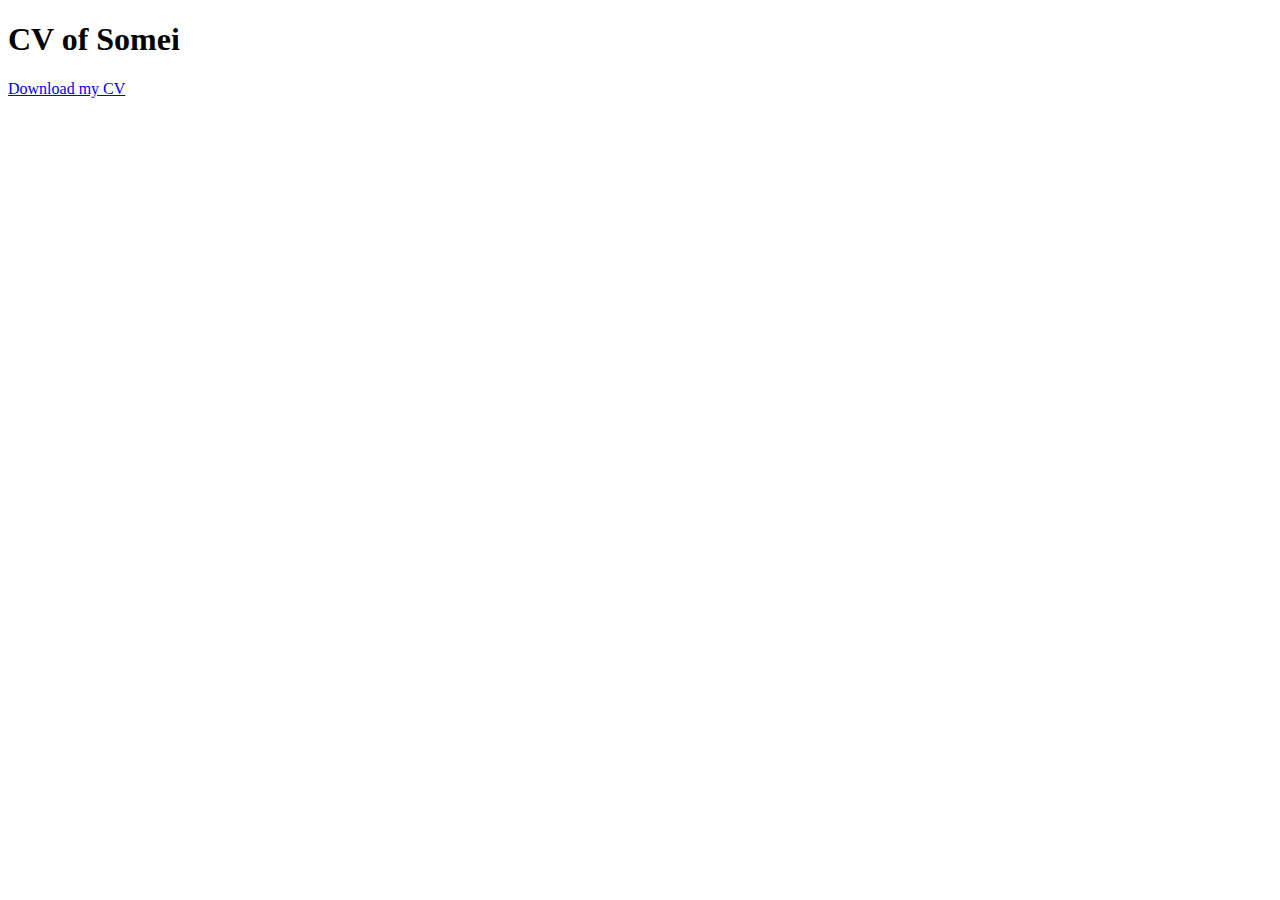
==== index.html @ a7b9d8d3 "ignorecommit" ====
<!DOCTYPE html>
<html lang="en">
<head>
    <meta charset="UTF-8">
    <title>CV of Somei</title>
</head>
<body>
    <h1>CV of Somei</h1>
    <p><a href="documents/CV_Somei.pdf">Download my CV</a></p>
</body>
</html>
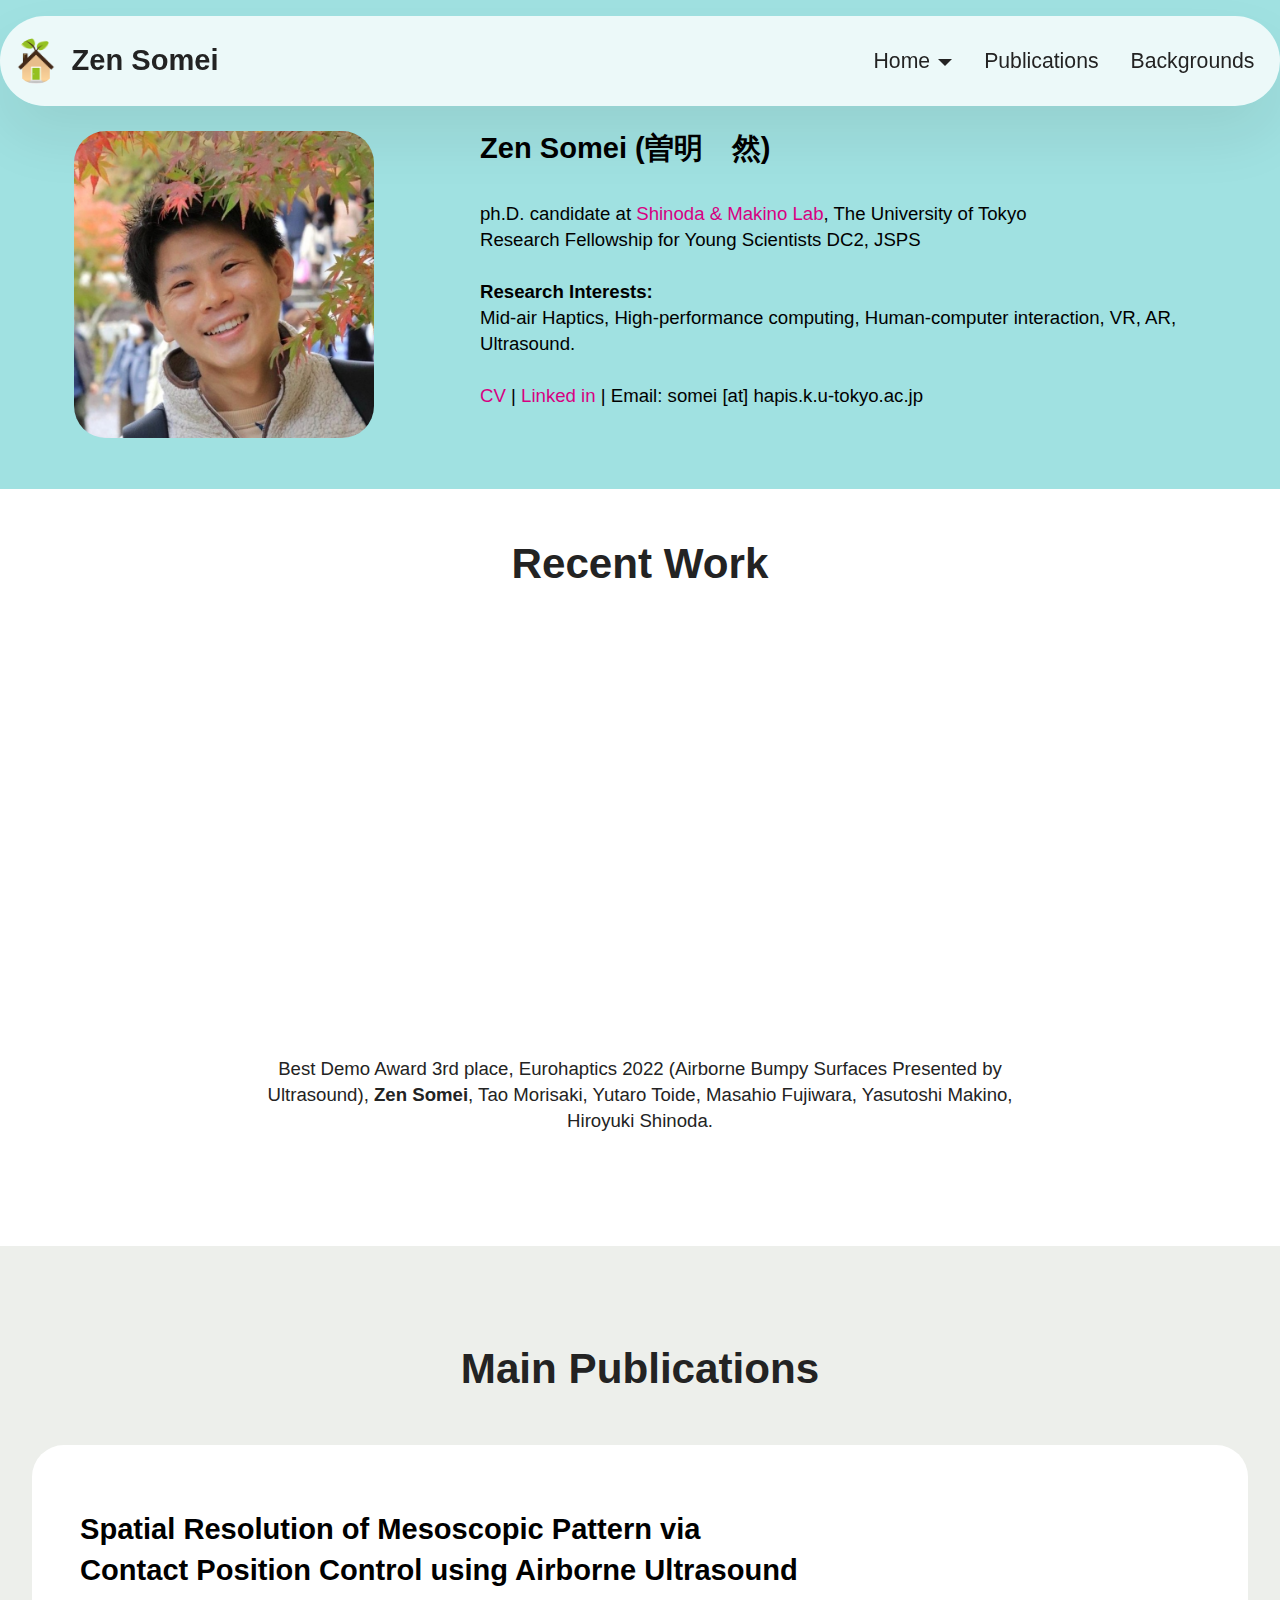
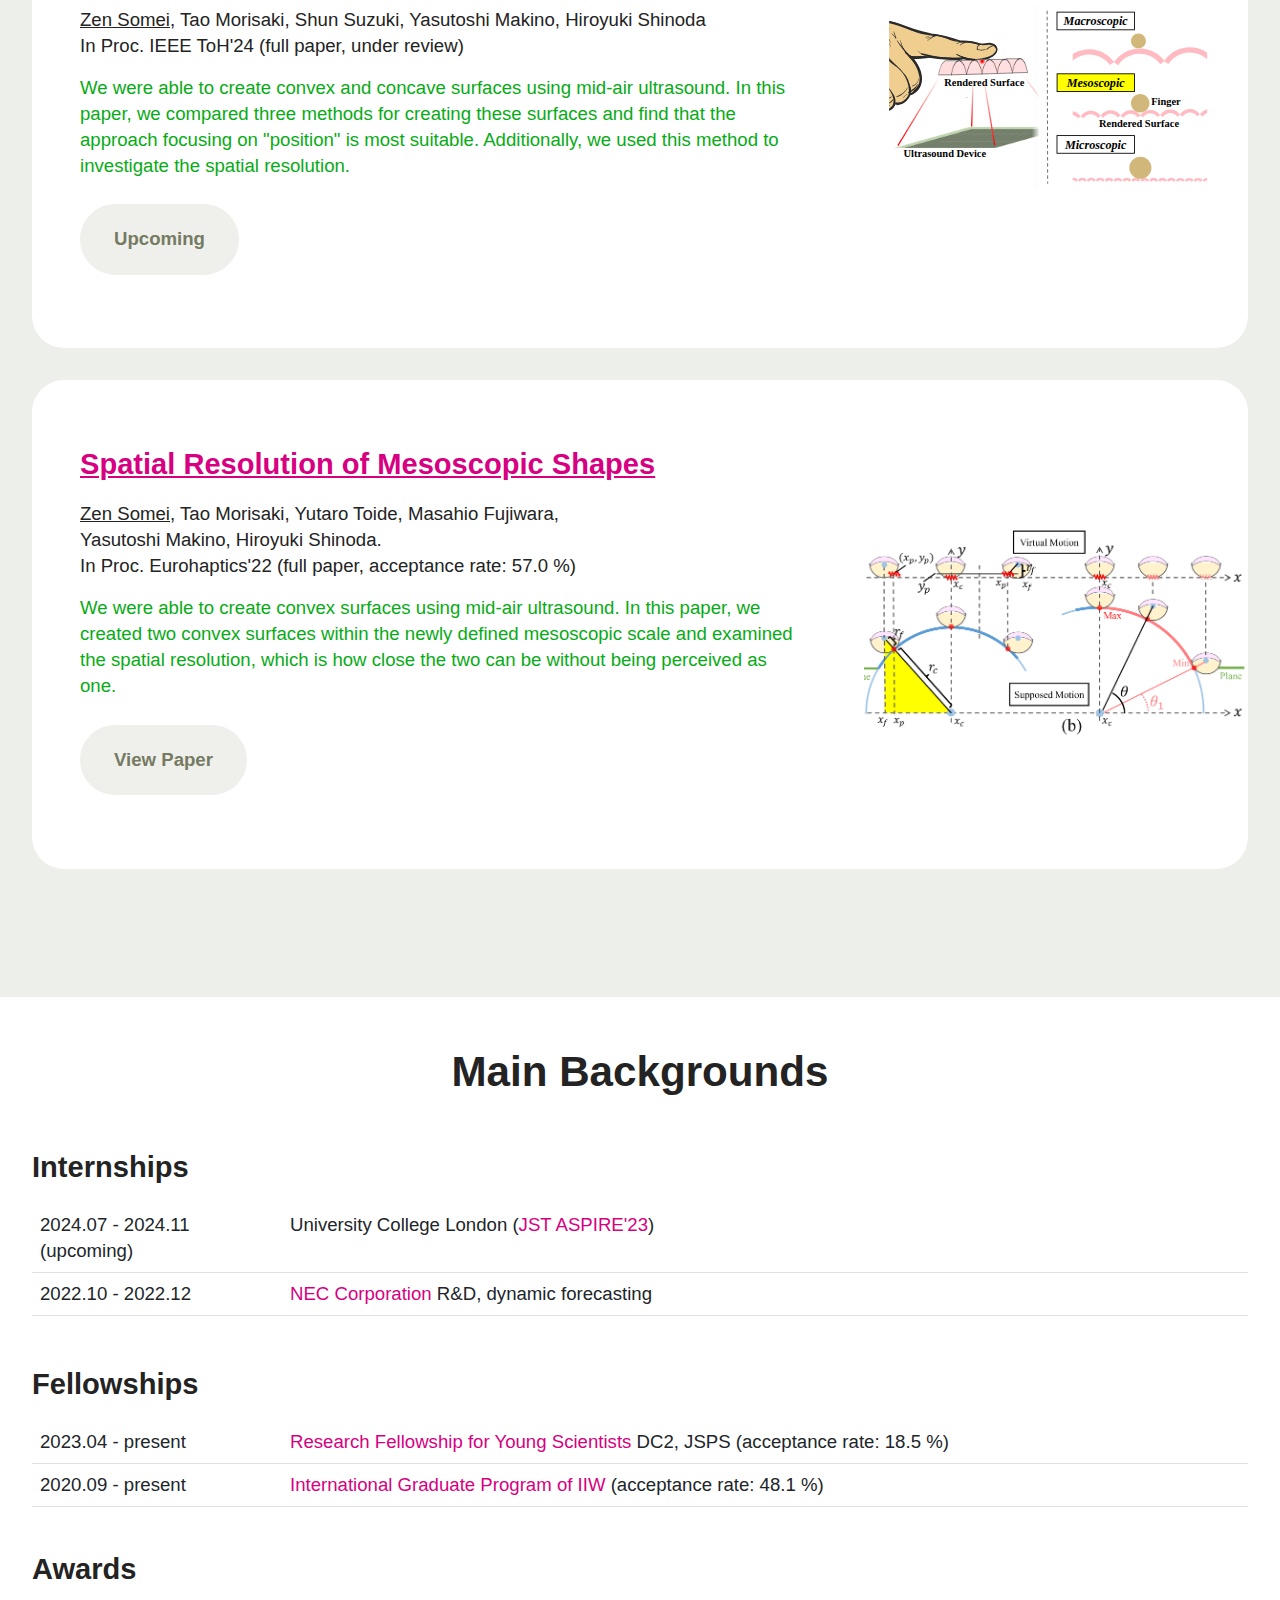
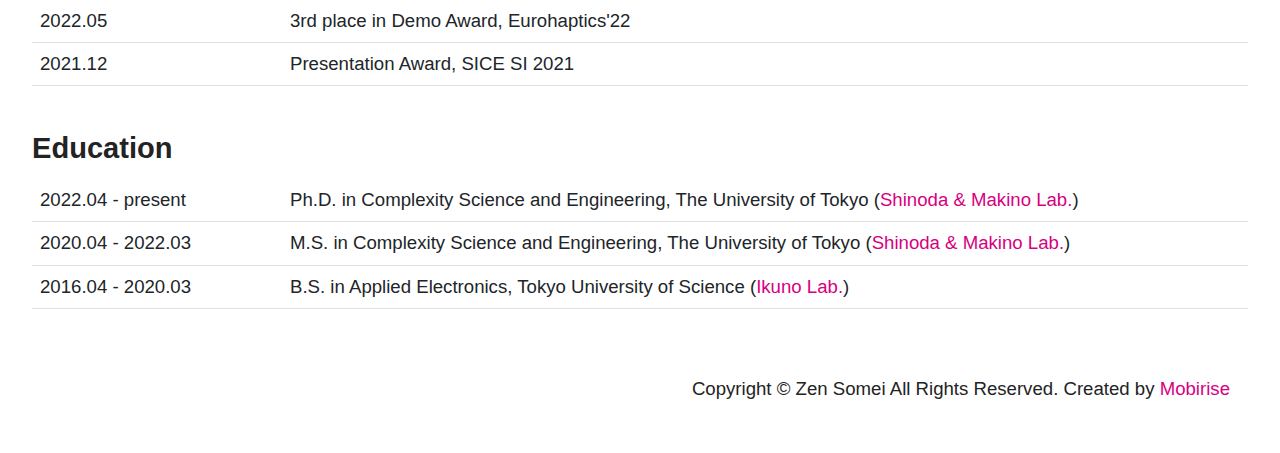
==== commit 8a17b70e: "index-commit" ====
--- a/index.html
+++ b/index.html
@@ -1,11 +1,306 @@
 <!DOCTYPE html>
-<html lang="en">
+<html  >
 <head>
-    <meta charset="UTF-8">
-    <title>CV of Somei</title>
+  <!-- Site made with Mobirise Website Builder v5.9.13, https://mobirise.com -->
+  <meta charset="UTF-8">
+  <meta http-equiv="X-UA-Compatible" content="IE=edge">
+  <meta name="generator" content="Mobirise v5.9.13, mobirise.com">
+  <meta name="viewport" content="width=device-width, initial-scale=1, minimum-scale=1">
+  <link rel="shortcut icon" href="assets/images/mbr-3.png" type="image/x-icon">
+  <meta name="description" content="">
+  
+  
+  <title>Home</title>
+  <link rel="stylesheet" href="assets/bootstrap/css/bootstrap.min.css">
+  <link rel="stylesheet" href="assets/bootstrap/css/bootstrap-grid.min.css">
+  <link rel="stylesheet" href="assets/bootstrap/css/bootstrap-reboot.min.css">
+  <link rel="stylesheet" href="assets/dropdown/css/style.css">
+  <link rel="stylesheet" href="assets/theme/css/style.css">
+  <link rel="preload" href="https://fonts.googleapis.com/css?family=Inter+Tight:100,200,300,400,500,600,700,800,900,100i,200i,300i,400i,500i,600i,700i,800i,900i&display=swap" as="style" onload="this.onload=null;this.rel='stylesheet'">
+  <noscript><link rel="stylesheet" href="https://fonts.googleapis.com/css?family=Inter+Tight:100,200,300,400,500,600,700,800,900,100i,200i,300i,400i,500i,600i,700i,800i,900i&display=swap"></noscript>
+  <link rel="preload" as="style" href="assets/mobirise/css/mbr-additional.css?v=Qs3CDo"><link rel="stylesheet" href="assets/mobirise/css/mbr-additional.css?v=Qs3CDo" type="text/css">
+
+  
+  
+  
 </head>
 <body>
-    <h1>CV of Somei</h1>
-    <p><a href="documents/CV_Somei.pdf">Download my CV</a></p>
+  
+  <section data-bs-version="5.1" class="menu menu5 cid-u2VvpT0YeA" once="menu" id="menu05-e">
+	
+
+	<nav class="navbar navbar-dropdown navbar-fixed-top navbar-expand-lg">
+		<div class="container">
+			<div class="navbar-brand">
+				<span class="navbar-logo">
+					<a href="https://zensomei.github.io/web/index.htm">
+						<img src="assets/images/mbr-3.png" alt="Mobirise Website Builder" style="height: 2.9rem;">
+					</a>
+				</span>
+				<span class="navbar-caption-wrap"><a class="navbar-caption text-black display-5" href="https://zensomei.github.io/web/index.htm">Zen Somei</a></span>
+			</div>
+			<button class="navbar-toggler" type="button" data-toggle="collapse" data-bs-toggle="collapse" data-target="#navbarSupportedContent" data-bs-target="#navbarSupportedContent" aria-controls="navbarNavAltMarkup" aria-expanded="false" aria-label="Toggle navigation">
+				<div class="hamburger">
+					<span></span>
+					<span></span>
+					<span></span>
+					<span></span>
+				</div>
+			</button>
+			<div class="collapse navbar-collapse" id="navbarSupportedContent">
+				<ul class="navbar-nav nav-dropdown nav-right" data-app-modern-menu="true"><li class="nav-item dropdown">
+						<a class="nav-link link text-black dropdown-toggle display-4" href="https://zensomei.github.io/web/index.htm" data-toggle="dropdown-submenu" data-bs-toggle="dropdown" data-bs-auto-close="outside" aria-expanded="false">Home</a><div class="dropdown-menu" aria-labelledby="dropdown-741"><a class="text-black dropdown-item text-primary display-4" href="index.html#video04-r">Recent Work</a><a class="text-black show dropdown-item text-primary display-4" href="index.html#news06-p">Main Publications</a><a class="text-black show dropdown-item text-primary display-4" href="index.html#features033-q">Main Backgrounds</a></div>
+					</li><li class="nav-item"><a class="nav-link link text-black display-4" href="https://zensomei.github.io/web/index.htm">Publications</a></li><li class="nav-item">
+						<a class="nav-link link text-black display-4" href="https://zensomei.github.io/web/index.htm" aria-expanded="false">Backgrounds</a>
+					</li></ul>
+				
+			</div>
+		</div>
+	</nav>
+</section>
+
+<section data-bs-version="5.1" class="start article4 cid-u2VhkXpraL" id="article04-d">
+	
+
+	
+	
+
+	<div class="container">
+		<div class="row justify-content-center">
+			<div class="col-12 col-md-12 col-lg-4 image-wrapper">
+				<img class="w-100" src="assets/images/img-2999.jpeg" alt="Mobirise Website Builder">
+			</div>
+			<div class="col-12 col-md-12 col-lg">
+				<div class="text-wrapper align-left">
+					<h1 class="mbr-section-title mbr-fonts-style mb-4 display-5"><strong>Zen Somei (曽明　然)&nbsp;</strong></h1>
+					<p class="mbr-text mbr-fonts-style mb-4 display-7">ph.D. candidate at <a href="https://hapislab.org/en/" class="text-primary" target="_blank">Shinoda &amp; Makino Lab</a>, The University of Tokyo<br>Research Fellowship for Young Scientists DC2, JSPS<br><br><strong>Research Interests:</strong>&nbsp;<br>Mid-air Haptics, High-performance computing, Human-computer interaction, VR, AR, Ultrasound.<u><br></u><br><a href="https://zensomei.github.io/web/documents/CV_Somei.pdf" class="text-primary" target="_blank" style="">CV</a>&nbsp;| <a href="https://www.linkedin.com/in/zen-somei/" class="text-primary" target="_blank" style="">Linked in</a> | Email:&nbsp;somei [at] hapis.k.u-tokyo.ac.jp</p>
+					
+				</div>
+			</div>
+		</div>
+	</div>
+</section>
+
+<section data-bs-version="5.1" class="video04 cid-u3I6OKnuwG" id="video04-r">
+    
+    
+    <div class="container">
+        <div class="mbr-section-head mb-5">
+            <h4 class="mbr-section-title mbr-fonts-style mb-0 mt-0 display-2">
+                <strong>Recent Work</strong></h4>
+            
+        </div>
+        <div class="row justify-content-center">
+            <div class="col-12 col-md-8 video-block">
+                <iframe width="500" height="400" src="https://www.youtube.com/embed/h4mIWzhCgyw" frameborder="0" allow="accelerometer; autoplay; clipboard-write; encrypted-media; gyroscope; picture-in-picture" allowfullscreen></iframe>
+                <p class="mbr-text mt-3 mbr-fonts-style display-7">
+                    Best Demo Award 3rd place, Eurohaptics 2022 (Airborne Bumpy Surfaces Presented by Ultrasound), <strong>Zen Somei</strong>, Tao Morisaki, Yutaro Toide, Masahio Fujiwara, Yasutoshi Makino, Hiroyuki Shinoda.</p>
+            </div>
+        </div>
+    </div>
+</section>
+
+<section data-bs-version="5.1" class="news06 cid-u2VGqrkSTH" id="news06-p">
+  
+
+  
+  
+
+  <div class="container">
+    <div class="row justify-content-center">
+      <div class="col-12 mb-5 content-head">
+        <h3 class="mbr-fonts-style align-center mb-0 mbr-section-maintitle display-2">
+          <strong>Main Publications</strong></h3>
+        
+      </div>
+    </div>
+    <div class="row justify-content-center align-items-center item features-image">
+      <div class="col-12 ">
+        <div class="item-wrapper">
+          <div class="row">
+            <div class="col-12 col-md-12 col-lg-4 image-wrapper">
+              <img class="w-100" src="assets/images/toh2023-1.svg" alt="Mobirise Website Builder">
+            </div>
+            <div class="col-12 col-lg col-md-12">
+              <div class="text-wrapper align-left">
+                <h5 class="mbr-section-title mbr-fonts-style mb-3 display-5"><strong>Spatial Resolution of Mesoscopic Pattern via Contact Position Control using Airborne Ultrasound</strong></h5>
+                <p class="price mbr-fonts-style mb-3 display-7"><u>
+                  Zen Somei</u>, Tao Morisaki, Shun Suzuki, Yasutoshi Makino, Hiroyuki Shinoda<br>In Proc. IEEE ToH'24 (full paper, under review)</p>
+                <p class="mbr-text mbr-fonts-style mb-3 display-7">We were able to create convex and concave surfaces using mid-air ultrasound. In this paper, we compared three methods for creating these surfaces and find that the approach focusing on "position" is most suitable. Additionally, we used this method to investigate the spatial resolution.</p>
+                <div class="mbr-section-btn mt-3"><a class="btn btn-lg btn-white display-7">Upcoming</a></div>
+              </div>
+            </div>
+          </div>
+        </div>
+      </div>
+    </div>
+    <div class="row justify-content-center align-items-center item features-image">
+      <div class="col-12">
+        <div class="item-wrapper">
+          <div class="row">
+            <div class="col-12 col-md-12 col-lg-4 image-wrapper">
+              <img class="w-100" src="assets/images/euro2022-3.png" alt="Mobirise Website Builder">
+            </div>
+            <div class="col-12 col-lg col-md-12">
+              <div class="text-wrapper align-left">
+                <h5 class="mbr-section-title mbr-fonts-style mb-3 display-5"><a href="https://link.springer.com/chapter/10.1007/978-3-031-06249-0_28" class="text-success text-primary" target="_blank"><strong><u>Spatial Resolution of Mesoscopic Shapes</u></strong></a></h5>
+                <p class="price mbr-fonts-style mb-3 display-7"><u>Zen Somei</u>, Tao Morisaki, Yutaro Toide, Masahio Fujiwara,
+<br>Yasutoshi Makino, Hiroyuki Shinoda.<br>In Proc. Eurohaptics'22 (full paper, acceptance rate: 57.0 %)<br></p>
+                <p class="mbr-text mbr-fonts-style mb-3 display-7">
+                  We were able to create convex surfaces using mid-air ultrasound. In this paper, we created two convex surfaces within the newly defined mesoscopic scale and examined the spatial resolution, which is how close the two can be without being perceived as one.</p>
+                <div class="mbr-section-btn mt-3"><a class="btn btn-lg btn-white display-7" href="https://link.springer.com/chapter/10.1007/978-3-031-06249-0_28" target="_blank">View Paper</a></div>
+              </div>
+            </div>
+          </div>
+        </div>
+      </div>
+    </div>
+  </div>
+</section>
+
+<section data-bs-version="5.1" class="features033 cid-u2VJJQt94s" id="features033-q">
+	
+
+	
+	
+	<div class="container">
+		<div class="row justify-content-center">
+			<div class="col-12 content-head">
+				<div class="mbr-section-head mb-5">
+					<h4 class="mbr-section-title mbr-fonts-style align-center mb-0 display-2">
+						<strong>Main Backgrounds</strong></h4>
+					
+				</div>
+			</div>
+		</div>
+		<div class="row justify-content-center">
+			
+			
+			<div class="item features-without-image col-12 col-lg-12 active">
+				<div class="item-wrapper">
+					
+					<div class="card-box">
+						<h4 class="card-title mbr-fonts-style mb-0 display-5">
+							<strong>Internships</strong></h4>
+						<h5 class="card-text mbr-fonts-style mt-3 display-7">
+							<table class="table table-sm">
+								<tbody>
+									<tr>
+										<td class="date">2024.07 - 2024.11<br>(upcoming)</td>										  
+        								<td>
+											University College London (<a href="https://www.jst.go.jp/inter/aspire/en/program_e/announce_e/announce_aspire2023_e.html" class="text-primary" target="_blank">JST ASPIRE'23</a>)
+										</td>
+									</tr>
+									<tr>
+										<td class="date">2022.10 - 2022.12</td>
+        								<td>
+											<a href="https://www.nec.com/" class="text-primary" target="_blank" style="">NEC Corporation</a> R&amp;D, dynamic forecasting
+										</td>
+									</tr>
+								</tbody>
+							</table>
+						</h5>
+					</div>
+				</div>
+			</div>
+			<div class="item features-without-image col-12 col-lg-12">
+				<div class="item-wrapper">
+					
+					<div class="card-box">
+						<h4 class="card-title mbr-fonts-style mb-0 display-5">
+							<strong>Fellowships</strong></h4>
+						<h5 class="card-text mbr-fonts-style mt-3 display-7">
+							<table class="table table-sm">
+								<tbody>
+									<tr>
+										<td class="date">2023.04 - present</td>										  
+        								<td>
+											<a href="https://www.jsps.go.jp/english/e-pd/" class="text-primary" target="_blank">Research Fellowship for Young Scientists</a>&nbsp;DC2, JSPS (acceptance rate: 18.5 %)
+										</td>
+									</tr>
+									<tr>
+										<td class="date">2020.09 - present</td>
+        								<td>
+											<a href="https://www.iiw.i.u-tokyo.ac.jp/en/" class="text-primary" target="_blank">International Graduate Program of IIW</a>&nbsp;(acceptance rate: 48.1 %)
+										</td>
+									</tr>
+								</tbody>
+							</table>
+						</h5>
+					</div>
+				</div>
+			</div>
+			<div class="item features-without-image col-12 col-lg-12">
+				<div class="item-wrapper">
+					
+					<div class="card-box">
+						<h4 class="card-title mbr-fonts-style mb-0 display-5"><p>
+							<strong>Awards</strong></p></h4>
+						<h5 class="card-text mbr-fonts-style mt-3 display-7">
+							<table class="table table-sm">
+								<tbody>
+									<tr>
+										<td class="date">2022.05</td>										  
+        								<td>
+											3rd place in Demo Award, Eurohaptics'22
+										</td>
+									</tr>
+									<tr>
+										<td class="date">2021.12</td>
+        								<td>
+											Presentation Award, SICE SI 2021
+										</td>
+									</tr>
+								</tbody>
+							</table>
+						</h5>
+					</div>
+				</div>
+			</div><div class="item features-without-image col-12 col-lg-12">
+				<div class="item-wrapper">
+					
+					<div class="card-box">
+						<h4 class="card-title mbr-fonts-style mb-0 display-5"><p><strong>Education</strong></p></h4>
+						<h5 class="card-text mbr-fonts-style mt-3 display-7">
+							<table class="table table-sm">
+								<tbody>
+									<tr>
+										<td class="date">2022.04 - present</td>										  
+        								<td>
+											Ph.D. in Complexity Science and Engineering, The University of Tokyo (<a href="https://hapislab.org/en/" class="text-primary" target="_blank">Shinoda &amp; Makino Lab.</a>)
+										</td>
+									</tr>
+									<tr>
+										<td class="date">2020.04 - 2022.03</td>
+        								<td>
+											M.S. in Complexity Science and Engineering, The University of Tokyo (<a href="https://hapislab.org/en/" class="text-primary" target="_blank">Shinoda &amp; Makino Lab.</a>)
+										</td>
+									</tr>
+									<tr>
+										<td class="date">2016.04 - 2020.03</td>
+        								<td>
+											B.S. in Applied Electronics, Tokyo University of Science (<a href="https://www.rs.tus.ac.jp/tikuno/" class="text-primary" target="_blank">Ikuno Lab.</a>)
+										</td>
+									</tr>
+								</tbody>
+							</table>
+						</h5>
+					</div>
+				</div>
+			</div>	
+		</div>
+	</div>
+
+	<section class="display-7" style="padding: 0; align-items: center; justify-content: flex-end; flex-wrap: wrap; align-content: center; display: flex; position: relative; height: 4rem;">
+		<a href="https://mobiri.se/3140198" style="flex: 1 1; height: 4rem; position: absolute; width: 100%; z-index: 1;">
+			<img alt="" style="height: 4rem;" src="[data-uri]">
+		</a>
+		<p style="margin: 0; text-align: right;" class="display-7">
+			Copyright &copy; Zen Somei All Rights Reserved. Created by
+			<a style="z-index:1; margin-right: 50px;" href="https://mobirise.com">Mobirise</a>
+		</p>
+	</section>
+	  
+  
 </body>
 </html>--- a/assets/dropdown/css/style.css
+++ b/assets/dropdown/css/style.css
@@ -0,0 +1,272 @@
+.navbar-dropdown {
+  left: 0;
+  padding: 0;
+  position: absolute;
+  right: 0;
+  top: 0;
+  transition: all 0.45s ease;
+  z-index: 1030;
+  background: #282828; }
+  .navbar-dropdown .navbar-logo {
+    margin-right: 0.8rem;
+    transition: margin 0.3s ease-in-out;
+    vertical-align: middle; }
+    .navbar-dropdown .navbar-logo img {
+      height: 3.125rem;
+      transition: all 0.3s ease-in-out; }
+    .navbar-dropdown .navbar-logo.mbr-iconfont {
+      font-size: 3.125rem;
+      line-height: 3.125rem; }
+  .navbar-dropdown .navbar-caption {
+    font-weight: 700;
+    white-space: normal;
+    vertical-align: -4px;
+    line-height: 3.125rem !important; }
+    .navbar-dropdown .navbar-caption, .navbar-dropdown .navbar-caption:hover {
+      color: inherit;
+      text-decoration: none; }
+  .navbar-dropdown .mbr-iconfont + .navbar-caption {
+    vertical-align: -1px; }
+  .navbar-dropdown.navbar-fixed-top {
+    position: fixed; }
+  .navbar-dropdown .navbar-brand span {
+    vertical-align: -4px; }
+  .navbar-dropdown.bg-color.transparent {
+    background: none; }
+  .navbar-dropdown.navbar-short .navbar-brand {
+    padding: 0.625rem 0; }
+    .navbar-dropdown.navbar-short .navbar-brand span {
+      vertical-align: -1px; }
+  .navbar-dropdown.navbar-short .navbar-caption {
+    line-height: 2.375rem !important;
+    vertical-align: -2px; }
+  .navbar-dropdown.navbar-short .navbar-logo {
+    margin-right: 0.5rem; }
+    .navbar-dropdown.navbar-short .navbar-logo img {
+      height: 2.375rem; }
+    .navbar-dropdown.navbar-short .navbar-logo.mbr-iconfont {
+      font-size: 2.375rem;
+      line-height: 2.375rem; }
+  .navbar-dropdown.navbar-short .mbr-table-cell {
+    height: 3.625rem; }
+  .navbar-dropdown .navbar-close {
+    left: 0.6875rem;
+    position: fixed;
+    top: 0.75rem;
+    z-index: 1000; }
+  .navbar-dropdown .hamburger-icon {
+    content: "";
+    display: inline-block;
+    vertical-align: middle;
+    width: 16px;
+    -webkit-box-shadow: 0 -6px 0 1px #282828,0 0 0 1px #282828,0 6px 0 1px #282828;
+    -moz-box-shadow: 0 -6px 0 1px #282828,0 0 0 1px #282828,0 6px 0 1px #282828;
+    box-shadow: 0 -6px 0 1px #282828,0 0 0 1px #282828,0 6px 0 1px #282828; }
+
+.dropdown-menu .dropdown-toggle[data-toggle="dropdown-submenu"]::after {
+  border-bottom: 0.35em solid transparent;
+  border-left: 0.35em solid;
+  border-right: 0;
+  border-top: 0.35em solid transparent;
+  margin-left: 0.3rem; }
+
+.dropdown-menu .dropdown-item:focus {
+  outline: 0; }
+
+.nav-dropdown {
+  font-size: 0.75rem;
+  font-weight: 500;
+  height: auto !important; }
+  .nav-dropdown .nav-btn {
+    padding-left: 1rem; }
+  .nav-dropdown .link {
+    margin: .667em 1.667em;
+    font-weight: 500;
+    padding: 0;
+    transition: color .2s ease-in-out; }
+    .nav-dropdown .link.dropdown-toggle {
+      margin-right: 2.583em; }
+      .nav-dropdown .link.dropdown-toggle::after {
+        margin-left: .25rem;
+        border-top: 0.35em solid;
+        border-right: 0.35em solid transparent;
+        border-left: 0.35em solid transparent;
+        border-bottom: 0; }
+      .nav-dropdown .link.dropdown-toggle[aria-expanded="true"] {
+        margin: 0;
+        padding: 0.667em 3.263em  0.667em 1.667em; }
+  .nav-dropdown .link::after,
+  .nav-dropdown .dropdown-item::after {
+    color: inherit; }
+  .nav-dropdown .btn {
+    font-size: 0.75rem;
+    font-weight: 700;
+    letter-spacing: 0;
+    margin-bottom: 0;
+    padding-left: 1.25rem;
+    padding-right: 1.25rem; }
+  .nav-dropdown .dropdown-menu {
+    border-radius: 0;
+    border: 0;
+    left: 0;
+    margin: 0;
+    padding-bottom: 1.25rem;
+    padding-top: 1.25rem;
+    position: relative; }
+  .nav-dropdown .dropdown-submenu {
+    margin-left: 0.125rem;
+    top: 0; }
+  .nav-dropdown .dropdown-item {
+    font-weight: 500;
+    line-height: 2;
+    padding: 0.3846em 4.615em 0.3846em 1.5385em;
+    position: relative;
+    transition: color .2s ease-in-out, background-color .2s ease-in-out; }
+    .nav-dropdown .dropdown-item::after {
+      margin-top: -0.3077em;
+      position: absolute;
+      right: 1.1538em;
+      top: 50%; }
+    .nav-dropdown .dropdown-item:focus, .nav-dropdown .dropdown-item:hover {
+      background: none; }
+
+@media (max-width: 767px) {
+  .nav-dropdown.navbar-toggleable-sm {
+    bottom: 0;
+    display: none;
+    left: 0;
+    overflow-x: hidden;
+    position: fixed;
+    top: 0;
+    transform: translateX(-100%);
+    -ms-transform: translateX(-100%);
+    -webkit-transform: translateX(-100%);
+    width: 18.75rem;
+    z-index: 999; } }
+.nav-dropdown.navbar-toggleable-xl {
+  bottom: 0;
+  display: none;
+  left: 0;
+  overflow-x: hidden;
+  position: fixed;
+  top: 0;
+  transform: translateX(-100%);
+  -ms-transform: translateX(-100%);
+  -webkit-transform: translateX(-100%);
+  width: 18.75rem;
+  z-index: 999; }
+
+.nav-dropdown-sm {
+  display: block !important;
+  overflow-x: hidden;
+  overflow: auto;
+  padding-top: 3.875rem; }
+  .nav-dropdown-sm::after {
+    content: "";
+    display: block;
+    height: 3rem;
+    width: 100%; }
+  .nav-dropdown-sm.collapse.in ~ .navbar-close {
+    display: block !important; }
+  .nav-dropdown-sm.collapsing, .nav-dropdown-sm.collapse.in {
+    transform: translateX(0);
+    -ms-transform: translateX(0);
+    -webkit-transform: translateX(0);
+    transition: all 0.25s ease-out;
+    -webkit-transition: all 0.25s ease-out;
+    background: #282828; }
+  .nav-dropdown-sm.collapsing[aria-expanded="false"] {
+    transform: translateX(-100%);
+    -ms-transform: translateX(-100%);
+    -webkit-transform: translateX(-100%); }
+  .nav-dropdown-sm .nav-item {
+    display: block;
+    margin-left: 0 !important;
+    padding-left: 0; }
+  .nav-dropdown-sm .link,
+  .nav-dropdown-sm .dropdown-item {
+    border-top: 1px dotted rgba(255, 255, 255, 0.1);
+    font-size: 0.8125rem;
+    line-height: 1.6;
+    margin: 0 !important;
+    padding: 0.875rem 2.4rem 0.875rem 1.5625rem !important;
+    position: relative;
+    white-space: normal; }
+    .nav-dropdown-sm .link:focus, .nav-dropdown-sm .link:hover,
+    .nav-dropdown-sm .dropdown-item:focus,
+    .nav-dropdown-sm .dropdown-item:hover {
+      background: rgba(0, 0, 0, 0.2) !important;
+      color: #c0a375; }
+  .nav-dropdown-sm .nav-btn {
+    position: relative;
+    padding: 1.5625rem 1.5625rem 0 1.5625rem; }
+    .nav-dropdown-sm .nav-btn::before {
+      border-top: 1px dotted rgba(255, 255, 255, 0.1);
+      content: "";
+      left: 0;
+      position: absolute;
+      top: 0;
+      width: 100%; }
+    .nav-dropdown-sm .nav-btn + .nav-btn {
+      padding-top: 0.625rem; }
+      .nav-dropdown-sm .nav-btn + .nav-btn::before {
+        display: none; }
+  .nav-dropdown-sm .btn {
+    padding: 0.625rem 0; }
+  .nav-dropdown-sm .dropdown-toggle[data-toggle="dropdown-submenu"]::after {
+    margin-left: .25rem;
+    border-top: 0.35em solid;
+    border-right: 0.35em solid transparent;
+    border-left: 0.35em solid transparent;
+    border-bottom: 0; }
+  .nav-dropdown-sm .dropdown-toggle[data-toggle="dropdown-submenu"][aria-expanded="true"]::after {
+    border-top: 0;
+    border-right: 0.35em solid transparent;
+    border-left: 0.35em solid transparent;
+    border-bottom: 0.35em solid; }
+  .nav-dropdown-sm .dropdown-menu {
+    margin: 0;
+    padding: 0;
+    position: relative;
+    top: 0;
+    left: 0;
+    width: 100%;
+    border: 0;
+    float: none;
+    border-radius: 0;
+    background: none; }
+  .nav-dropdown-sm .dropdown-submenu {
+    left: 100%;
+    margin-left: 0.125rem;
+    margin-top: -1.25rem;
+    top: 0; }
+
+.navbar-toggleable-sm .nav-dropdown .dropdown-menu {
+  position: absolute; }
+
+.navbar-toggleable-sm .nav-dropdown .dropdown-submenu {
+  left: 100%;
+  margin-left: 0.125rem;
+  margin-top: -1.25rem;
+  top: 0; }
+
+.navbar-toggleable-sm.opened .nav-dropdown .dropdown-menu {
+  position: relative; }
+
+.navbar-toggleable-sm.opened .nav-dropdown .dropdown-submenu {
+  left: 0;
+  margin-left: 00rem;
+  margin-top: 0rem;
+  top: 0; }
+
+.is-builder .nav-dropdown.collapsing {
+  transition: none !important; }
+
+.table td {
+  padding: 8px;
+  width: auto;
+}
+.table .date {
+  width: 250px;
+}
+
--- a/assets/theme/css/style.css
+++ b/assets/theme/css/style.css
@@ -0,0 +1,965 @@
+@charset "UTF-8";
+section {
+  background-color: #ffffff;
+}
+
+body {
+  font-style: normal;
+  line-height: 1.5;
+  font-weight: 400;
+  color: #232323;
+  position: relative;
+}
+
+button {
+  background-color: transparent;
+  border-color: transparent;
+}
+
+.embla__button,
+.carousel-control {
+  background-color: #edefea !important;
+  opacity: 0.8 !important;
+  color: #464845 !important;
+  border-color: #edefea !important;
+}
+
+.carousel .close,
+.modalWindow .close {
+  background-color: #edefea !important;
+  color: #464845 !important;
+  border-color: #edefea !important;
+  opacity: 0.8 !important;
+}
+
+.carousel .close:hover,
+.modalWindow .close:hover {
+  opacity: 1 !important;
+}
+
+.carousel-indicators li {
+  background-color: #edefea !important;
+  border: 2px solid #464845 !important;
+}
+
+.carousel-indicators li:hover,
+.carousel-indicators li:active {
+  opacity: 0.8 !important;
+}
+
+.embla__button:hover,
+.carousel-control:hover {
+  background-color: #edefea !important;
+  opacity: 1 !important;
+}
+
+.modalWindow-video-container {
+  height: 80%;
+}
+
+section,
+.container,
+.container-fluid {
+  position: relative;
+  word-wrap: break-word;
+}
+
+a.mbr-iconfont:hover {
+  text-decoration: none;
+}
+
+.article .lead p,
+.article .lead ul,
+.article .lead ol,
+.article .lead pre,
+.article .lead blockquote {
+  margin-bottom: 0;
+}
+
+a {
+  font-style: normal;
+  font-weight: 400;
+  cursor: pointer;
+}
+a, a:hover {
+  text-decoration: none;
+}
+
+.mbr-section-title {
+  font-style: normal;
+  line-height: 1.3;
+}
+
+.mbr-section-subtitle {
+  line-height: 1.3;
+}
+
+.mbr-text {
+  font-style: normal;
+  line-height: 1.7;
+}
+
+h1,
+h2,
+h3,
+h4,
+h5,
+h6,
+.display-1,
+.display-2,
+.display-4,
+.display-5,
+.display-7,
+span,
+p,
+a {
+  line-height: 1;
+  word-break: break-word;
+  word-wrap: break-word;
+  font-weight: 400;
+}
+
+b,
+strong {
+  font-weight: bold;
+}
+
+input:-webkit-autofill, input:-webkit-autofill:hover, input:-webkit-autofill:focus, input:-webkit-autofill:active {
+  transition-delay: 9999s;
+  -webkit-transition-property: background-color, color;
+  transition-property: background-color, color;
+}
+
+textarea[type=hidden] {
+  display: none;
+}
+
+section {
+  background-position: 50% 50%;
+  background-repeat: no-repeat;
+  background-size: cover;
+}
+section .mbr-background-video,
+section .mbr-background-video-preview {
+  position: absolute;
+  bottom: 0;
+  left: 0;
+  right: 0;
+  top: 0;
+}
+
+.hidden {
+  visibility: hidden;
+}
+
+.mbr-z-index20 {
+  z-index: 20;
+}
+
+/*! Base colors */
+.mbr-white {
+  color: #ffffff;
+}
+
+.mbr-black {
+  color: #111111;
+}
+
+.mbr-bg-white {
+  background-color: #ffffff;
+}
+
+.mbr-bg-black {
+  background-color: #000000;
+}
+
+/*! Text-aligns */
+.align-left {
+  text-align: left;
+}
+
+.align-center {
+  text-align: center;
+}
+
+.align-right {
+  text-align: right;
+}
+
+/*! Font-weight  */
+.mbr-light {
+  font-weight: 300;
+}
+
+.mbr-regular {
+  font-weight: 400;
+}
+
+.mbr-semibold {
+  font-weight: 500;
+}
+
+.mbr-bold {
+  font-weight: 700;
+}
+
+/*! Media  */
+.media-content {
+  flex-basis: 100%;
+}
+
+.media-container-row {
+  display: flex;
+  flex-direction: row;
+  flex-wrap: wrap;
+  justify-content: center;
+  align-content: center;
+  align-items: start;
+}
+.media-container-row .media-size-item {
+  width: 400px;
+}
+
+.media-container-column {
+  display: flex;
+  flex-direction: column;
+  flex-wrap: wrap;
+  justify-content: center;
+  align-content: center;
+  align-items: stretch;
+}
+.media-container-column > * {
+  width: 100%;
+}
+
+@media (min-width: 992px) {
+  .media-container-row {
+    flex-wrap: nowrap;
+  }
+}
+figure {
+  margin-bottom: 0;
+  overflow: hidden;
+}
+
+figure[mbr-media-size] {
+  transition: width 0.1s;
+}
+
+img,
+iframe {
+  display: block;
+  width: 100%;
+}
+
+.card {
+  background-color: transparent;
+  border: none;
+}
+
+.card-box {
+  width: 100%;
+}
+
+.card-img {
+  text-align: center;
+  flex-shrink: 0;
+  -webkit-flex-shrink: 0;
+}
+
+.media {
+  max-width: 100%;
+  margin: 0 auto;
+}
+
+.mbr-figure {
+  align-self: center;
+}
+
+.media-container > div {
+  max-width: 100%;
+}
+
+.mbr-figure img,
+.card-img img {
+  width: 100%;
+}
+
+@media (max-width: 991px) {
+  .media-size-item {
+    width: auto !important;
+  }
+  .media {
+    width: auto;
+  }
+  .mbr-figure {
+    width: 100% !important;
+  }
+}
+/*! Buttons */
+.mbr-section-btn {
+  margin-left: -0.6rem;
+  margin-right: -0.6rem;
+  font-size: 0;
+}
+
+.btn {
+  font-weight: 600;
+  border-width: 1px;
+  font-style: normal;
+  margin: 0.6rem 0.6rem;
+  white-space: normal;
+  transition: all 0.2s ease-in-out;
+  display: inline-flex;
+  align-items: center;
+  justify-content: center;
+  word-break: break-word;
+}
+
+.btn-sm {
+  font-weight: 600;
+  letter-spacing: 0px;
+  transition: all 0.3s ease-in-out;
+}
+
+.btn-md {
+  font-weight: 600;
+  letter-spacing: 0px;
+  transition: all 0.3s ease-in-out;
+}
+
+.btn-lg {
+  font-weight: 600;
+  letter-spacing: 0px;
+  transition: all 0.3s ease-in-out;
+}
+
+.btn-form {
+  margin: 0;
+}
+.btn-form:hover {
+  cursor: pointer;
+}
+
+nav .mbr-section-btn {
+  margin-left: 0rem;
+  margin-right: 0rem;
+}
+
+/*! Btn icon margin */
+.btn .mbr-iconfont,
+.btn.btn-sm .mbr-iconfont {
+  order: 1;
+  cursor: pointer;
+  margin-left: 0.5rem;
+  vertical-align: sub;
+}
+
+.btn.btn-md .mbr-iconfont,
+.btn.btn-md .mbr-iconfont {
+  margin-left: 0.8rem;
+}
+
+.mbr-regular {
+  font-weight: 400;
+}
+
+.mbr-semibold {
+  font-weight: 500;
+}
+
+.mbr-bold {
+  font-weight: 700;
+}
+
+[type=submit] {
+  -webkit-appearance: none;
+}
+
+/*! Full-screen */
+.mbr-fullscreen .mbr-overlay {
+  min-height: 100vh;
+}
+
+.mbr-fullscreen {
+  display: flex;
+  display: -moz-flex;
+  display: -ms-flex;
+  display: -o-flex;
+  align-items: center;
+  min-height: 100vh;
+  padding-top: 3rem;
+  padding-bottom: 3rem;
+}
+
+/*! Map */
+.map {
+  height: 25rem;
+  position: relative;
+}
+.map iframe {
+  width: 100%;
+  height: 100%;
+}
+
+/*! Scroll to top arrow */
+.mbr-arrow-up {
+  bottom: 25px;
+  right: 90px;
+  position: fixed;
+  text-align: right;
+  z-index: 5000;
+  color: #ffffff;
+  font-size: 22px;
+}
+
+.mbr-arrow-up a {
+  background: rgba(0, 0, 0, 0.2);
+  border-radius: 50%;
+  color: #fff;
+  display: inline-block;
+  height: 60px;
+  width: 60px;
+  border: 2px solid #fff;
+  outline-style: none !important;
+  position: relative;
+  text-decoration: none;
+  transition: all 0.3s ease-in-out;
+  cursor: pointer;
+  text-align: center;
+}
+.mbr-arrow-up a:hover {
+  background-color: rgba(0, 0, 0, 0.4);
+}
+.mbr-arrow-up a i {
+  line-height: 60px;
+}
+
+.mbr-arrow-up-icon {
+  display: block;
+  color: #fff;
+}
+
+.mbr-arrow-up-icon::before {
+  content: "›";
+  display: inline-block;
+  font-family: serif;
+  font-size: 22px;
+  line-height: 1;
+  font-style: normal;
+  position: relative;
+  top: 6px;
+  left: -4px;
+  transform: rotate(-90deg);
+}
+
+/*! Arrow Down */
+.mbr-arrow {
+  position: absolute;
+  bottom: 45px;
+  left: 50%;
+  width: 60px;
+  height: 60px;
+  cursor: pointer;
+  background-color: rgba(80, 80, 80, 0.5);
+  border-radius: 50%;
+  transform: translateX(-50%);
+}
+@media (max-width: 767px) {
+  .mbr-arrow {
+    display: none;
+  }
+}
+.mbr-arrow > a {
+  display: inline-block;
+  text-decoration: none;
+  outline-style: none;
+  animation: arrowdown 1.7s ease-in-out infinite;
+  color: #ffffff;
+}
+.mbr-arrow > a > i {
+  position: absolute;
+  top: -2px;
+  left: 15px;
+  font-size: 2rem;
+}
+
+#scrollToTop a i::before {
+  content: "";
+  position: absolute;
+  display: block;
+  border-bottom: 2.5px solid #fff;
+  border-left: 2.5px solid #fff;
+  width: 27.8%;
+  height: 27.8%;
+  left: 50%;
+  top: 51%;
+  transform: translateY(-30%) translateX(-50%) rotate(135deg);
+}
+
+@keyframes arrowdown {
+  0% {
+    transform: translateY(0px);
+  }
+  50% {
+    transform: translateY(-5px);
+  }
+  100% {
+    transform: translateY(0px);
+  }
+}
+@media (max-width: 500px) {
+  .mbr-arrow-up {
+    left: 0;
+    right: 0;
+    text-align: center;
+  }
+}
+/*Gradients animation*/
+@keyframes gradient-animation {
+  from {
+    background-position: 0% 100%;
+    animation-timing-function: ease-in-out;
+  }
+  to {
+    background-position: 100% 0%;
+    animation-timing-function: ease-in-out;
+  }
+}
+.bg-gradient {
+  background-size: 200% 200%;
+  animation: gradient-animation 5s infinite alternate;
+  -webkit-animation: gradient-animation 5s infinite alternate;
+}
+
+.menu .navbar-brand {
+  display: -webkit-flex;
+}
+.menu .navbar-brand span {
+  display: flex;
+  display: -webkit-flex;
+}
+.menu .navbar-brand .navbar-caption-wrap {
+  display: -webkit-flex;
+}
+.menu .navbar-brand .navbar-logo img {
+  display: -webkit-flex;
+  width: auto;
+}
+@media (min-width: 768px) and (max-width: 991px) {
+  .menu .navbar-toggleable-sm .navbar-nav {
+    display: -ms-flexbox;
+  }
+}
+@media (max-width: 991px) {
+  .menu .navbar-collapse {
+    max-height: 93.5vh;
+  }
+  .menu .navbar-collapse.show {
+    overflow: auto;
+  }
+}
+@media (min-width: 992px) {
+  .menu .navbar-nav.nav-dropdown {
+    display: -webkit-flex;
+  }
+  .menu .navbar-toggleable-sm .navbar-collapse {
+    display: -webkit-flex !important;
+  }
+  .menu .collapsed .navbar-collapse {
+    max-height: 93.5vh;
+  }
+  .menu .collapsed .navbar-collapse.show {
+    overflow: auto;
+  }
+}
+@media (max-width: 767px) {
+  .menu .navbar-collapse {
+    max-height: 80vh;
+  }
+}
+
+.nav-link .mbr-iconfont {
+  margin-right: 0.5rem;
+}
+
+.navbar {
+  display: -webkit-flex;
+  -webkit-flex-wrap: wrap;
+  -webkit-align-items: center;
+  -webkit-justify-content: space-between;
+}
+
+.navbar-collapse {
+  -webkit-flex-basis: 100%;
+  -webkit-flex-grow: 1;
+  -webkit-align-items: center;
+}
+
+.nav-dropdown .link {
+  padding: 0.667em 1.667em !important;
+  margin: 0 !important;
+}
+
+.nav {
+  display: -webkit-flex;
+  -webkit-flex-wrap: wrap;
+}
+
+.row {
+  display: -webkit-flex;
+  -webkit-flex-wrap: wrap;
+}
+
+.justify-content-center {
+  -webkit-justify-content: center;
+}
+
+.form-inline {
+  display: -webkit-flex;
+}
+
+.card-wrapper {
+  -webkit-flex: 1;
+}
+
+.carousel-control {
+  z-index: 10;
+  display: -webkit-flex;
+}
+
+.carousel-controls {
+  display: -webkit-flex;
+}
+
+.media {
+  display: -webkit-flex;
+}
+
+.form-group:focus {
+  outline: none;
+}
+
+.jq-selectbox__select {
+  padding: 7px 0;
+  position: relative;
+}
+
+.jq-selectbox__dropdown {
+  overflow: hidden;
+  border-radius: 10px;
+  position: absolute;
+  top: 100%;
+  left: 0 !important;
+  width: 100% !important;
+}
+
+.jq-selectbox__trigger-arrow {
+  right: 0;
+  transform: translateY(-50%);
+}
+
+.jq-selectbox li {
+  padding: 1.07em 0.5em;
+}
+
+input[type=range] {
+  padding-left: 0 !important;
+  padding-right: 0 !important;
+}
+
+.modal-dialog,
+.modal-content {
+  height: 100%;
+}
+
+.modal-dialog .carousel-inner {
+  height: calc(100vh - 1.75rem);
+}
+@media (max-width: 575px) {
+  .modal-dialog .carousel-inner {
+    height: calc(100vh - 1rem);
+  }
+}
+
+.carousel-item {
+  text-align: center;
+}
+
+.carousel-item img {
+  margin: auto;
+}
+
+.navbar-toggler {
+  align-self: flex-start;
+  padding: 0.25rem 0.75rem;
+  font-size: 1.25rem;
+  line-height: 1;
+  background: transparent;
+  border: 1px solid transparent;
+  border-radius: 0.25rem;
+}
+
+.navbar-toggler:focus,
+.navbar-toggler:hover {
+  text-decoration: none;
+  box-shadow: none;
+}
+
+.navbar-toggler-icon {
+  display: inline-block;
+  width: 1.5em;
+  height: 1.5em;
+  vertical-align: middle;
+  content: "";
+  background: no-repeat center center;
+  background-size: 100% 100%;
+}
+
+.navbar-toggler-left {
+  position: absolute;
+  left: 1rem;
+}
+
+.navbar-toggler-right {
+  position: absolute;
+  right: 1rem;
+}
+
+.card-img {
+  width: auto;
+}
+
+.menu .navbar.collapsed:not(.beta-menu) {
+  flex-direction: column;
+}
+
+.carousel-item.active,
+.carousel-item-next,
+.carousel-item-prev {
+  display: flex;
+}
+
+.note-air-layout .dropup .dropdown-menu,
+.note-air-layout .navbar-fixed-bottom .dropdown .dropdown-menu {
+  bottom: initial !important;
+}
+
+html,
+body {
+  height: auto;
+  min-height: 100vh;
+}
+
+.dropup .dropdown-toggle::after {
+  display: none;
+}
+
+.form-asterisk {
+  font-family: initial;
+  position: absolute;
+  top: -2px;
+  font-weight: normal;
+}
+
+.form-control-label {
+  position: relative;
+  cursor: pointer;
+  margin-bottom: 0.357em;
+  padding: 0;
+}
+
+.alert {
+  color: #ffffff;
+  border-radius: 0;
+  border: 0;
+  font-size: 1.1rem;
+  line-height: 1.5;
+  margin-bottom: 1.875rem;
+  padding: 1.25rem;
+  position: relative;
+  text-align: center;
+}
+.alert.alert-form::after {
+  background-color: inherit;
+  bottom: -7px;
+  content: "";
+  display: block;
+  height: 14px;
+  left: 50%;
+  margin-left: -7px;
+  position: absolute;
+  transform: rotate(45deg);
+  width: 14px;
+}
+
+.form-control {
+  background-color: #ffffff;
+  background-clip: border-box;
+  color: #232323;
+  line-height: 1rem !important;
+  height: auto;
+  padding: 1.2rem 2rem;
+  transition: border-color 0.25s ease 0s;
+  border: 1px solid transparent !important;
+  border-radius: 4px;
+  box-shadow: rgba(0, 0, 0, 0.07) 0px 1px 1px 0px, rgba(0, 0, 0, 0.07) 0px 1px 3px 0px, rgba(0, 0, 0, 0.03) 0px 0px 0px 1px;
+}
+.form-active .form-control:invalid {
+  border-color: red;
+}
+
+.row > * {
+  padding-right: 1rem;
+  padding-left: 1rem;
+}
+
+form .row {
+  margin-left: -0.6rem;
+  margin-right: -0.6rem;
+}
+form .row [class*=col] {
+  padding-left: 0.6rem;
+  padding-right: 0.6rem;
+}
+
+form .mbr-section-btn {
+  padding-left: 0.6rem;
+  padding-right: 0.6rem;
+}
+
+form .form-check-input {
+  margin-top: 0.5;
+}
+
+textarea.form-control {
+  line-height: 1.5rem !important;
+}
+
+.form-group {
+  margin-bottom: 1.2rem;
+}
+
+.form-control,
+form .btn {
+  min-height: 48px;
+}
+
+.gdpr-block label span.textGDPR input[name=gdpr] {
+  top: 7px;
+}
+
+.form-control:focus {
+  box-shadow: none;
+}
+
+:focus {
+  outline: none;
+}
+
+.mbr-overlay {
+  background-color: #000;
+  bottom: 0;
+  left: 0;
+  opacity: 0.5;
+  position: absolute;
+  right: 0;
+  top: 0;
+  z-index: 0;
+  pointer-events: none;
+}
+
+blockquote {
+  font-style: italic;
+  padding: 3rem;
+  font-size: 1.09rem;
+  position: relative;
+  border-left: 3px solid;
+}
+
+ul,
+ol,
+pre,
+blockquote {
+  margin-bottom: 2.3125rem;
+}
+
+.mt-4 {
+  margin-top: 2rem !important;
+}
+
+.mb-4 {
+  margin-bottom: 2rem !important;
+}
+
+.container,
+.container-fluid {
+  padding-left: 16px;
+  padding-right: 16px;
+}
+
+.row {
+  margin-left: -16px;
+  margin-right: -16px;
+}
+.row > [class*=col] {
+  padding-left: 16px;
+  padding-right: 16px;
+}
+
+@media (min-width: 992px) {
+  .container-fluid {
+    padding-left: 32px;
+    padding-right: 32px;
+  }
+}
+@media (max-width: 991px) {
+  .mbr-container {
+    padding-left: 16px;
+    padding-right: 16px;
+  }
+}
+.app-video-wrapper > img {
+  opacity: 1;
+}
+
+.app-video-wrapper {
+  background: transparent;
+}
+
+.item {
+  position: relative;
+}
+
+.dropdown-menu .dropdown-menu {
+  left: 100%;
+}
+
+.dropdown-item + .dropdown-menu {
+  display: none;
+}
+
+.dropdown-item:hover + .dropdown-menu,
+.dropdown-menu:hover {
+  display: block;
+}
+
+@media (min-aspect-ratio: 16/9) {
+  .mbr-video-foreground {
+    height: 300% !important;
+    top: -100% !important;
+  }
+}
+@media (max-aspect-ratio: 16/9) {
+  .mbr-video-foreground {
+    width: 300% !important;
+    left: -100% !important;
+  }
+}.engine {
+	position: absolute;
+	text-indent: -2400px;
+	text-align: center;
+	padding: 0;
+	top: 0;
+	left: -2400px;
+}--- a/assets/mobirise/css/mbr-additional.css
+++ b/assets/mobirise/css/mbr-additional.css
@@ -0,0 +1,1532 @@
+.btn {
+  border-width: 2px;
+}
+img,
+.card-wrap,
+.card-wrapper,
+.video-wrapper,
+.mbr-figure iframe,
+.google-map iframe,
+.slide-content,
+.plan,
+.card,
+.item-wrapper {
+  border-radius: 2rem !important;
+}
+.video-wrapper {
+  overflow: hidden;
+}
+body {
+  font-family: -apple-system, BlinkMacSystemFont, "Segoe UI", Roboto, "Helvetica Neue", Arial, "Noto Sans", sans-serif, "Apple Color Emoji", "Segoe UI Emoji", "Segoe UI Symbol", "Noto Color Emoji";
+}
+.display-1 {
+  font-family: -apple-system, BlinkMacSystemFont, "Segoe UI", Roboto, "Helvetica Neue", Arial, "Noto Sans", sans-serif, "Apple Color Emoji", "Segoe UI Emoji", "Segoe UI Symbol", "Noto Color Emoji";
+  font-size: 4rem;
+  line-height: 1;
+}
+.display-1 > .mbr-iconfont {
+  font-size: 5rem;
+}
+.display-2 {
+  font-family: -apple-system, BlinkMacSystemFont, "Segoe UI", Roboto, "Helvetica Neue", Arial, "Noto Sans", sans-serif, "Apple Color Emoji", "Segoe UI Emoji", "Segoe UI Symbol", "Noto Color Emoji";
+  font-size: 3rem;
+  line-height: 1;
+}
+.display-2 > .mbr-iconfont {
+  font-size: 3.75rem;
+}
+.display-4 {
+  font-family: -apple-system, BlinkMacSystemFont, "Segoe UI", Roboto, "Helvetica Neue", Arial, "Noto Sans", sans-serif, "Apple Color Emoji", "Segoe UI Emoji", "Segoe UI Symbol", "Noto Color Emoji";
+  font-size: 1.4rem;
+  line-height: 1.5;
+}
+.display-4 > .mbr-iconfont {
+  font-size: 1.75rem;
+}
+.display-5 {
+  font-family: -apple-system, BlinkMacSystemFont, "Segoe UI", Roboto, "Helvetica Neue", Arial, "Noto Sans", sans-serif, "Apple Color Emoji", "Segoe UI Emoji", "Segoe UI Symbol", "Noto Color Emoji";
+  font-size: 2rem;
+  line-height: 1.5;
+}
+.display-5 > .mbr-iconfont {
+  font-size: 2.5rem;
+}
+.display-7 {
+  font-family: -apple-system, BlinkMacSystemFont, "Segoe UI", Roboto, "Helvetica Neue", Arial, "Noto Sans", sans-serif, "Apple Color Emoji", "Segoe UI Emoji", "Segoe UI Symbol", "Noto Color Emoji";
+  font-size: 1.2rem;
+  line-height: 1.3;
+}
+.display-7 > .mbr-iconfont {
+  font-size: 1.5rem;
+}
+/* ---- Fluid typography for mobile devices ---- */
+/* 1.4 - font scale ratio ( bootstrap == 1.42857 ) */
+/* 100vw - current viewport width */
+/* (48 - 20)  48 == 48rem == 768px, 20 == 20rem == 320px(minimal supported viewport) */
+/* 0.65 - min scale variable, may vary */
+@media (max-width: 992px) {
+  .display-1 {
+    font-size: 3.2rem;
+  }
+}
+@media (max-width: 768px) {
+  .display-1 {
+    font-size: 2.8rem;
+    font-size: calc( 2.05rem + (4 - 2.05) * ((100vw - 20rem) / (48 - 20)));
+    line-height: calc( 1.1 * (2.05rem + (4 - 2.05) * ((100vw - 20rem) / (48 - 20))));
+  }
+  .display-2 {
+    font-size: 2.4rem;
+    font-size: calc( 1.7rem + (3 - 1.7) * ((100vw - 20rem) / (48 - 20)));
+    line-height: calc( 1.3 * (1.7rem + (3 - 1.7) * ((100vw - 20rem) / (48 - 20))));
+  }
+  .display-4 {
+    font-size: 1.12rem;
+    font-size: calc( 1.14rem + (1.4 - 1.14) * ((100vw - 20rem) / (48 - 20)));
+    line-height: calc( 1.4 * (1.14rem + (1.4 - 1.14) * ((100vw - 20rem) / (48 - 20))));
+  }
+  .display-5 {
+    font-size: 1.6rem;
+    font-size: calc( 1.35rem + (2 - 1.35) * ((100vw - 20rem) / (48 - 20)));
+    line-height: calc( 1.4 * (1.35rem + (2 - 1.35) * ((100vw - 20rem) / (48 - 20))));
+  }
+  .display-7 {
+    font-size: 0.96rem;
+    font-size: calc( 1.07rem + (1.2 - 1.07) * ((100vw - 20rem) / (48 - 20)));
+    line-height: calc( 1.4 * (1.07rem + (1.2 - 1.07) * ((100vw - 20rem) / (48 - 20))));
+  }
+}
+@media (min-width: 992px) and (max-width: 1400px) {
+  .display-1 {
+    font-size: 2.8rem;
+    font-size: calc( 2.05rem + (4 - 2.05) * ((100vw - 62rem) / (87 - 62)));
+    line-height: calc( 1.1 * (2.05rem + (4 - 2.05) * ((100vw - 62rem) / (87 - 62))));
+  }
+  .display-2 {
+    font-size: 2.4rem;
+    font-size: calc( 1.7rem + (3 - 1.7) * ((100vw - 62rem) / (87 - 62)));
+    line-height: calc( 1.3 * (1.7rem + (3 - 1.7) * ((100vw - 62rem) / (87 - 62))));
+  }
+  .display-4 {
+    font-size: 1.12rem;
+    font-size: calc( 1.14rem + (1.4 - 1.14) * ((100vw - 62rem) / (87 - 62)));
+    line-height: calc( 1.4 * (1.14rem + (1.4 - 1.14) * ((100vw - 62rem) / (87 - 62))));
+  }
+  .display-5 {
+    font-size: 1.6rem;
+    font-size: calc( 1.35rem + (2 - 1.35) * ((100vw - 62rem) / (87 - 62)));
+    line-height: calc( 1.4 * (1.35rem + (2 - 1.35) * ((100vw - 62rem) / (87 - 62))));
+  }
+  .display-7 {
+    font-size: 0.96rem;
+    font-size: calc( 1.07rem + (1.2 - 1.07) * ((100vw - 62rem) / (87 - 62)));
+    line-height: calc( 1.4 * (1.07rem + (1.2 - 1.07) * ((100vw - 62rem) / (87 - 62))));
+  }
+}
+/* Buttons */
+.btn {
+  padding: 1.25rem 2rem;
+  border-radius: 4px;
+}
+@media (max-width: 767px) {
+  .btn {
+    padding: 0.75rem 1.5rem;
+  }
+}
+.btn-sm {
+  padding: 0.6rem 1.2rem;
+  border-radius: 4px;
+}
+.btn-md {
+  padding: 0.6rem 1.2rem;
+  border-radius: 4px;
+}
+.btn-lg {
+  padding: 1.25rem 2rem;
+  border-radius: 4px;
+}
+.bg-primary {
+  background-color: #d70081 !important;
+}
+.bg-success {
+  background-color: #d70081 !important;
+}
+.bg-info {
+  background-color: #000000 !important;
+}
+.bg-warning {
+  background-color: #1f6463 !important;
+}
+.bg-danger {
+  background-color: #645600 !important;
+}
+.btn-primary,
+.btn-primary:active {
+  background-color: #d70081 !important;
+  border-color: #d70081 !important;
+  color: #ffffff !important;
+  box-shadow: none;
+}
+.btn-primary:hover,
+.btn-primary:focus,
+.btn-primary.focus,
+.btn-primary.active {
+  color: inherit;
+  background-color: #ff0b9d !important;
+  border-color: #ff0b9d !important;
+  box-shadow: none;
+}
+.btn-primary.disabled,
+.btn-primary:disabled {
+  color: #ffffff !important;
+  background-color: #ff0b9d !important;
+  border-color: #ff0b9d !important;
+}
+.btn-secondary,
+.btn-secondary:active {
+  background-color: #d70081 !important;
+  border-color: #d70081 !important;
+  color: #ffffff !important;
+  box-shadow: none;
+}
+.btn-secondary:hover,
+.btn-secondary:focus,
+.btn-secondary.focus,
+.btn-secondary.active {
+  color: inherit;
+  background-color: #ff0b9d !important;
+  border-color: #ff0b9d !important;
+  box-shadow: none;
+}
+.btn-secondary.disabled,
+.btn-secondary:disabled {
+  color: #ffffff !important;
+  background-color: #ff0b9d !important;
+  border-color: #ff0b9d !important;
+}
+.btn-info,
+.btn-info:active {
+  background-color: #000000 !important;
+  border-color: #000000 !important;
+  color: #ffffff !important;
+  box-shadow: none;
+}
+.btn-info:hover,
+.btn-info:focus,
+.btn-info.focus,
+.btn-info.active {
+  color: inherit;
+  background-color: #1a1a1a !important;
+  border-color: #1a1a1a !important;
+  box-shadow: none;
+}
+.btn-info.disabled,
+.btn-info:disabled {
+  color: #ffffff !important;
+  background-color: #1a1a1a !important;
+  border-color: #1a1a1a !important;
+}
+.btn-success,
+.btn-success:active {
+  background-color: #d70081 !important;
+  border-color: #d70081 !important;
+  color: #ffffff !important;
+  box-shadow: none;
+}
+.btn-success:hover,
+.btn-success:focus,
+.btn-success.focus,
+.btn-success.active {
+  color: inherit;
+  background-color: #ff0b9d !important;
+  border-color: #ff0b9d !important;
+  box-shadow: none;
+}
+.btn-success.disabled,
+.btn-success:disabled {
+  color: #ffffff !important;
+  background-color: #ff0b9d !important;
+  border-color: #ff0b9d !important;
+}
+.btn-warning,
+.btn-warning:active {
+  background-color: #1f6463 !important;
+  border-color: #1f6463 !important;
+  color: #ffffff !important;
+  box-shadow: none;
+}
+.btn-warning:hover,
+.btn-warning:focus,
+.btn-warning.focus,
+.btn-warning.active {
+  color: inherit;
+  background-color: #2b8b8a !important;
+  border-color: #2b8b8a !important;
+  box-shadow: none;
+}
+.btn-warning.disabled,
+.btn-warning:disabled {
+  color: #ffffff !important;
+  background-color: #2b8b8a !important;
+  border-color: #2b8b8a !important;
+}
+.btn-danger,
+.btn-danger:active {
+  background-color: #645600 !important;
+  border-color: #645600 !important;
+  color: #ffffff !important;
+  box-shadow: none;
+}
+.btn-danger:hover,
+.btn-danger:focus,
+.btn-danger.focus,
+.btn-danger.active {
+  color: inherit;
+  background-color: #978200 !important;
+  border-color: #978200 !important;
+  box-shadow: none;
+}
+.btn-danger.disabled,
+.btn-danger:disabled {
+  color: #ffffff !important;
+  background-color: #978200 !important;
+  border-color: #978200 !important;
+}
+.btn-white,
+.btn-white:active {
+  background-color: #eff0ec !important;
+  border-color: #eff0ec !important;
+  color: #757b62 !important;
+  box-shadow: none;
+}
+.btn-white:hover,
+.btn-white:focus,
+.btn-white.focus,
+.btn-white.active {
+  color: inherit;
+  background-color: #ffffff !important;
+  border-color: #ffffff !important;
+  box-shadow: none;
+}
+.btn-white.disabled,
+.btn-white:disabled {
+  color: #757b62 !important;
+  background-color: #ffffff !important;
+  border-color: #ffffff !important;
+}
+.btn-black,
+.btn-black:active {
+  background-color: #232323 !important;
+  border-color: #232323 !important;
+  color: #ffffff !important;
+  box-shadow: none;
+}
+.btn-black:hover,
+.btn-black:focus,
+.btn-black.focus,
+.btn-black.active {
+  color: inherit;
+  background-color: #3d3d3d !important;
+  border-color: #3d3d3d !important;
+  box-shadow: none;
+}
+.btn-black.disabled,
+.btn-black:disabled {
+  color: #ffffff !important;
+  background-color: #3d3d3d !important;
+  border-color: #3d3d3d !important;
+}
+.btn-primary-outline,
+.btn-primary-outline:active {
+  background-color: transparent !important;
+  border-color: #d70081;
+  color: #d70081;
+}
+.btn-primary-outline:hover,
+.btn-primary-outline:focus,
+.btn-primary-outline.focus,
+.btn-primary-outline.active {
+  color: #80004d !important;
+  background-color: transparent !important;
+  border-color: #80004d !important;
+  box-shadow: none !important;
+}
+.btn-primary-outline.disabled,
+.btn-primary-outline:disabled {
+  color: #ffffff !important;
+  background-color: #d70081 !important;
+  border-color: #d70081 !important;
+}
+.btn-secondary-outline,
+.btn-secondary-outline:active {
+  background-color: transparent !important;
+  border-color: #d70081;
+  color: #d70081;
+}
+.btn-secondary-outline:hover,
+.btn-secondary-outline:focus,
+.btn-secondary-outline.focus,
+.btn-secondary-outline.active {
+  color: #80004d !important;
+  background-color: transparent !important;
+  border-color: #80004d !important;
+  box-shadow: none !important;
+}
+.btn-secondary-outline.disabled,
+.btn-secondary-outline:disabled {
+  color: #ffffff !important;
+  background-color: #d70081 !important;
+  border-color: #d70081 !important;
+}
+.btn-info-outline,
+.btn-info-outline:active {
+  background-color: transparent !important;
+  border-color: #000000;
+  color: #000000;
+}
+.btn-info-outline:hover,
+.btn-info-outline:focus,
+.btn-info-outline.focus,
+.btn-info-outline.active {
+  color: #000000 !important;
+  background-color: transparent !important;
+  border-color: #000000 !important;
+  box-shadow: none !important;
+}
+.btn-info-outline.disabled,
+.btn-info-outline:disabled {
+  color: #ffffff !important;
+  background-color: #000000 !important;
+  border-color: #000000 !important;
+}
+.btn-success-outline,
+.btn-success-outline:active {
+  background-color: transparent !important;
+  border-color: #d70081;
+  color: #d70081;
+}
+.btn-success-outline:hover,
+.btn-success-outline:focus,
+.btn-success-outline.focus,
+.btn-success-outline.active {
+  color: #80004d !important;
+  background-color: transparent !important;
+  border-color: #80004d !important;
+  box-shadow: none !important;
+}
+.btn-success-outline.disabled,
+.btn-success-outline:disabled {
+  color: #ffffff !important;
+  background-color: #d70081 !important;
+  border-color: #d70081 !important;
+}
+.btn-warning-outline,
+.btn-warning-outline:active {
+  background-color: transparent !important;
+  border-color: #1f6463;
+  color: #1f6463;
+}
+.btn-warning-outline:hover,
+.btn-warning-outline:focus,
+.btn-warning-outline.focus,
+.btn-warning-outline.active {
+  color: #0a2221 !important;
+  background-color: transparent !important;
+  border-color: #0a2221 !important;
+  box-shadow: none !important;
+}
+.btn-warning-outline.disabled,
+.btn-warning-outline:disabled {
+  color: #ffffff !important;
+  background-color: #1f6463 !important;
+  border-color: #1f6463 !important;
+}
+.btn-danger-outline,
+.btn-danger-outline:active {
+  background-color: transparent !important;
+  border-color: #645600;
+  color: #645600;
+}
+.btn-danger-outline:hover,
+.btn-danger-outline:focus,
+.btn-danger-outline.focus,
+.btn-danger-outline.active {
+  color: #0d0b00 !important;
+  background-color: transparent !important;
+  border-color: #0d0b00 !important;
+  box-shadow: none !important;
+}
+.btn-danger-outline.disabled,
+.btn-danger-outline:disabled {
+  color: #ffffff !important;
+  background-color: #645600 !important;
+  border-color: #645600 !important;
+}
+.btn-black-outline,
+.btn-black-outline:active {
+  background-color: transparent !important;
+  border-color: #232323;
+  color: #232323;
+}
+.btn-black-outline:hover,
+.btn-black-outline:focus,
+.btn-black-outline.focus,
+.btn-black-outline.active {
+  color: #000000 !important;
+  background-color: transparent !important;
+  border-color: #000000 !important;
+  box-shadow: none !important;
+}
+.btn-black-outline.disabled,
+.btn-black-outline:disabled {
+  color: #ffffff !important;
+  background-color: #232323 !important;
+  border-color: #232323 !important;
+}
+.btn-white-outline,
+.btn-white-outline:active {
+  background-color: transparent !important;
+  border-color: #fafafa;
+  color: #fafafa;
+}
+.btn-white-outline:hover,
+.btn-white-outline:focus,
+.btn-white-outline.focus,
+.btn-white-outline.active {
+  color: #cfcfcf !important;
+  background-color: transparent !important;
+  border-color: #cfcfcf !important;
+  box-shadow: none !important;
+}
+.btn-white-outline.disabled,
+.btn-white-outline:disabled {
+  color: #7a7a7a !important;
+  background-color: #fafafa !important;
+  border-color: #fafafa !important;
+}
+.text-primary {
+  color: #d70081 !important;
+}
+.text-secondary {
+  color: #d70081 !important;
+}
+.text-success {
+  color: #d70081 !important;
+}
+.text-info {
+  color: #000000 !important;
+}
+.text-warning {
+  color: #1f6463 !important;
+}
+.text-danger {
+  color: #645600 !important;
+}
+.text-white {
+  color: #fafafa !important;
+}
+.text-black {
+  color: #232323 !important;
+}
+a.text-primary:hover,
+a.text-primary:focus,
+a.text-primary.active {
+  color: #710044 !important;
+}
+a.text-secondary:hover,
+a.text-secondary:focus,
+a.text-secondary.active {
+  color: #710044 !important;
+}
+a.text-success:hover,
+a.text-success:focus,
+a.text-success.active {
+  color: #710044 !important;
+}
+a.text-info:hover,
+a.text-info:focus,
+a.text-info.active {
+  color: #000000 !important;
+}
+a.text-warning:hover,
+a.text-warning:focus,
+a.text-warning.active {
+  color: #071616 !important;
+}
+a.text-danger:hover,
+a.text-danger:focus,
+a.text-danger.active {
+  color: #000000 !important;
+}
+a.text-white:hover,
+a.text-white:focus,
+a.text-white.active {
+  color: #c7c7c7 !important;
+}
+a.text-black:hover,
+a.text-black:focus,
+a.text-black.active {
+  color: #000000 !important;
+}
+a[class*="text-"]:not(.nav-link):not(.dropdown-item):not([role]):not(.navbar-caption) {
+  position: relative;
+  background-image: transparent;
+  background-size: 10000px 2px;
+  background-repeat: no-repeat;
+  background-position: 0px 1.2em;
+  background-position: -10000px 1.2em;
+}
+a[class*="text-"]:not(.nav-link):not(.dropdown-item):not([role]):not(.navbar-caption):hover {
+  transition: background-position 2s ease-in-out;
+  background-image: linear-gradient(currentColor 50%, currentColor 50%);
+  background-position: 0px 1.2em;
+}
+.nav-tabs .nav-link.active {
+  color: #d70081;
+}
+.nav-tabs .nav-link:not(.active) {
+  color: #232323;
+}
+.alert-success {
+  background-color: #70c770;
+}
+.alert-info {
+  background-color: #000000;
+}
+.alert-warning {
+  background-color: #1f6463;
+}
+.alert-danger {
+  background-color: #645600;
+}
+.mbr-section-btn .btn:not(.btn-form) {
+  border-radius: 100px;
+}
+.mbr-gallery-filter li a {
+  border-radius: 100px !important;
+}
+.mbr-gallery-filter li.active .btn {
+  background-color: #d70081;
+  border-color: #d70081;
+  color: #ffffff;
+}
+.mbr-gallery-filter li.active .btn:focus {
+  box-shadow: none;
+}
+.nav-tabs .nav-link {
+  border-radius: 100px !important;
+}
+a,
+a:hover {
+  color: #d70081;
+}
+.mbr-plan-header.bg-primary .mbr-plan-subtitle,
+.mbr-plan-header.bg-primary .mbr-plan-price-desc {
+  color: #ffa4db;
+}
+.mbr-plan-header.bg-success .mbr-plan-subtitle,
+.mbr-plan-header.bg-success .mbr-plan-price-desc {
+  color: #ffa4db;
+}
+.mbr-plan-header.bg-info .mbr-plan-subtitle,
+.mbr-plan-header.bg-info .mbr-plan-price-desc {
+  color: #b3b3b3;
+}
+.mbr-plan-header.bg-warning .mbr-plan-subtitle,
+.mbr-plan-header.bg-warning .mbr-plan-price-desc {
+  color: #3fc3c2;
+}
+.mbr-plan-header.bg-danger .mbr-plan-subtitle,
+.mbr-plan-header.bg-danger .mbr-plan-price-desc {
+  color: #e3c400;
+}
+/* Scroll to top button*/
+.scrollToTop_wraper {
+  display: none;
+}
+.form-control {
+  font-family: 'Inter Tight', sans-serif;
+  font-size: 1.2rem;
+  line-height: 1.3;
+  font-weight: 400;
+  border-radius: 40px !important;
+}
+.form-control > .mbr-iconfont {
+  font-size: 1.5rem;
+}
+.form-control:hover,
+.form-control:focus {
+  box-shadow: rgba(0, 0, 0, 0.07) 0px 1px 1px 0px, rgba(0, 0, 0, 0.07) 0px 1px 3px 0px, rgba(0, 0, 0, 0.03) 0px 0px 0px 1px;
+  border-color: #d70081 !important;
+}
+.form-control:-webkit-input-placeholder {
+  font-family: 'Inter Tight', sans-serif;
+  font-size: 1.2rem;
+  line-height: 1.3;
+  font-weight: 400;
+}
+.form-control:-webkit-input-placeholder > .mbr-iconfont {
+  font-size: 1.5rem;
+}
+blockquote {
+  border-color: #d70081;
+}
+/* Forms */
+.mbr-form .input-group-btn .btn {
+  border-radius: 100px !important;
+}
+.mbr-form .input-group-btn .btn:hover {
+  box-shadow: 0 10px 40px 0 rgba(0, 0, 0, 0.2);
+}
+.mbr-form .input-group-btn button[type="submit"] {
+  border-radius: 100px !important;
+  padding: 1rem 3rem;
+}
+.mbr-form .input-group-btn button[type="submit"]:hover {
+  box-shadow: 0 10px 40px 0 rgba(0, 0, 0, 0.2);
+}
+.jq-selectbox li:hover,
+.jq-selectbox li.selected {
+  background-color: #d70081;
+  color: #ffffff;
+}
+.jq-number__spin {
+  transition: 0.25s ease;
+}
+.jq-number__spin:hover {
+  border-color: #d70081;
+}
+.jq-selectbox .jq-selectbox__trigger-arrow,
+.jq-number__spin.minus:after,
+.jq-number__spin.plus:after {
+  transition: 0.4s;
+  border-top-color: #232323;
+  border-bottom-color: #232323;
+}
+.jq-selectbox:hover .jq-selectbox__trigger-arrow,
+.jq-number__spin.minus:hover:after,
+.jq-number__spin.plus:hover:after {
+  border-top-color: #d70081;
+  border-bottom-color: #d70081;
+}
+.xdsoft_datetimepicker .xdsoft_calendar td.xdsoft_default,
+.xdsoft_datetimepicker .xdsoft_calendar td.xdsoft_current,
+.xdsoft_datetimepicker .xdsoft_timepicker .xdsoft_time_box > div > div.xdsoft_current {
+  color: #ffffff !important;
+  background-color: #d70081 !important;
+  box-shadow: none !important;
+}
+.xdsoft_datetimepicker .xdsoft_calendar td:hover,
+.xdsoft_datetimepicker .xdsoft_timepicker .xdsoft_time_box > div > div:hover {
+  color: #ffffff !important;
+  background: #d70081 !important;
+  box-shadow: none !important;
+}
+.lazy-bg {
+  background-image: none !important;
+}
+.lazy-placeholder:not(section),
+.lazy-none {
+  display: block;
+  position: relative;
+  padding-bottom: 56.25%;
+  width: 100%;
+  height: auto;
+}
+iframe.lazy-placeholder,
+.lazy-placeholder:after {
+  content: '';
+  position: absolute;
+  width: 200px;
+  height: 200px;
+  background: transparent no-repeat center;
+  background-size: contain;
+  top: 50%;
+  left: 50%;
+  transform: translateX(-50%) translateY(-50%);
+  background-image: url("data:image/svg+xml;charset=UTF-8,%3csvg width='32' height='32' viewBox='0 0 64 64' xmlns='http://www.w3.org/2000/svg' stroke='%23d70081' %3e%3cg fill='none' fill-rule='evenodd'%3e%3cg transform='translate(16 16)' stroke-width='2'%3e%3ccircle stroke-opacity='.5' cx='16' cy='16' r='16'/%3e%3cpath d='M32 16c0-9.94-8.06-16-16-16'%3e%3canimateTransform attributeName='transform' type='rotate' from='0 16 16' to='360 16 16' dur='1s' repeatCount='indefinite'/%3e%3c/path%3e%3c/g%3e%3c/g%3e%3c/svg%3e");
+}
+section.lazy-placeholder:after {
+  opacity: 0.5;
+}
+body {
+  overflow-x: hidden;
+}
+a {
+  transition: color 0.6s;
+}
+@media (max-width: 1400px) {
+  .container {
+    max-width: 100%;
+  }
+}
+@media (max-width: 1400px) and (min-width: 768px) {
+  .container {
+    padding-left: 32px;
+    padding-right: 32px;
+  }
+}
+@media (max-width: 1400px) and (min-width: 768px) {
+  .container-fluid {
+    padding-left: 32px;
+    padding-right: 32px;
+  }
+}
+@media (max-width: 767px) {
+  .container-fluid {
+    padding-left: 16px;
+    padding-right: 16px;
+  }
+}
+.cid-u2VvpT0YeA {
+  z-index: 1000;
+  width: 100%;
+  position: relative;
+}
+.cid-u2VvpT0YeA .dropdown-item:before {
+  font-family: Moririse2 !important;
+  content: "\e966";
+  display: inline-block;
+  width: 0;
+  position: absolute;
+  left: 1rem;
+  top: 0.5rem;
+  margin-right: 0.5rem;
+  line-height: 1;
+  font-size: inherit;
+  vertical-align: middle;
+  text-align: center;
+  overflow: hidden;
+  transform: scale(0, 1);
+  transition: all 0.25s ease-in-out;
+}
+@media (max-width: 767px) {
+  .cid-u2VvpT0YeA .navbar-toggler {
+    transform: scale(0.8);
+  }
+}
+.cid-u2VvpT0YeA .navbar-brand {
+  flex-shrink: 0;
+  align-items: center;
+  margin-right: 0;
+  padding: 10px 0;
+  transition: all 0.3s;
+  word-break: break-word;
+  z-index: 1;
+}
+.cid-u2VvpT0YeA .navbar-brand img {
+  max-width: 100%;
+  max-height: 100%;
+}
+.cid-u2VvpT0YeA .navbar-brand .navbar-caption {
+  line-height: inherit !important;
+}
+.cid-u2VvpT0YeA .navbar-brand .navbar-logo a {
+  outline: none;
+}
+.cid-u2VvpT0YeA .navbar-nav {
+  margin: auto;
+  margin-left: 0;
+  margin-left: auto;
+  margin-right: 0;
+}
+.cid-u2VvpT0YeA .navbar-nav .nav-item {
+  padding: 0 !important;
+  transition: 0.3s all !important;
+}
+.cid-u2VvpT0YeA .navbar-nav .nav-item .nav-link {
+  padding: 16px !important;
+  margin: 0 !important;
+  border-radius: 1rem !important;
+  transition: 0.3s all !important;
+}
+.cid-u2VvpT0YeA .navbar-nav .nav-item .nav-link:hover {
+  background-color: rgba(27, 31, 10, 0.06);
+}
+.cid-u2VvpT0YeA .navbar-nav .open .nav-link::after {
+  transform: rotate(180deg);
+}
+@media (min-width: 992px) {
+  .cid-u2VvpT0YeA .navbar-nav .open .nav-link::before {
+    content: "";
+    width: 100%;
+    height: 20px;
+    top: 100%;
+    background: transparent;
+    position: absolute;
+  }
+}
+.cid-u2VvpT0YeA .navbar-nav .dropdown-item {
+  padding: 12px !important;
+  border-radius: 0.5rem !important;
+  margin: 0 8px !important;
+  transition: 0.3s all !important;
+}
+.cid-u2VvpT0YeA .navbar-nav .dropdown-item:hover {
+  background-color: rgba(27, 31, 10, 0.06);
+}
+@media (min-width: 992px) {
+  .cid-u2VvpT0YeA .navbar-nav {
+    padding-left: 1.5rem;
+  }
+}
+.cid-u2VvpT0YeA .nav-link {
+  width: fit-content;
+  position: relative;
+}
+.cid-u2VvpT0YeA .navbar-logo {
+  margin: 0 !important;
+}
+@media (max-width: 767px) {
+  .cid-u2VvpT0YeA .navbar-logo {
+    padding-left: 0;
+  }
+}
+.cid-u2VvpT0YeA .navbar-caption {
+  padding-left: 1rem;
+  padding-right: 0.5rem;
+}
+@media (max-width: 767px) {
+  .cid-u2VvpT0YeA .nav-dropdown {
+    padding-bottom: 0.5rem;
+  }
+}
+.cid-u2VvpT0YeA .nav-dropdown .link.dropdown-toggle::after {
+  margin-left: 0.5rem;
+  margin-top: 0.2rem;
+  transition: 0.3s all;
+}
+.cid-u2VvpT0YeA .container {
+  display: flex;
+  height: 90px;
+  padding: 0.5rem 0.6rem 0.5rem 1rem;
+  flex-wrap: nowrap;
+  background: rgba(255, 255, 255, 0.8) !important;
+  left: 0;
+  right: 0;
+  -webkit-box-pack: justify;
+  -ms-flex-pack: justify;
+  justify-content: flex-end;
+  -webkit-box-align: center;
+  -webkit-align-items: center;
+  -ms-flex-align: center;
+  align-items: center;
+  border-radius: 100vw;
+  margin-top: 1rem;
+  background-color: #ffffff;
+  box-shadow: 0 30px 60px 0 rgba(27, 31, 10, 0.08);
+}
+@media (max-width: 992px) {
+  .cid-u2VvpT0YeA .container {
+    padding-right: 2rem;
+  }
+}
+@media (max-width: 767px) {
+  .cid-u2VvpT0YeA .container {
+    width: 95%;
+    height: 56px !important;
+    padding: 0.5rem;
+    margin-top: 0rem;
+  }
+}
+.cid-u2VvpT0YeA .iconfont-wrapper {
+  font-size: 1.5rem;
+  padding-right: 0.5rem;
+}
+.cid-u2VvpT0YeA .dropdown-menu {
+  flex-wrap: wrap;
+  flex-direction: column;
+  max-width: 100%;
+  padding: 12px 4px !important;
+  border-radius: 1.5rem;
+  transition: 0.3s all !important;
+  min-width: auto;
+  background: #ffffff;
+  background: rgba(255, 255, 255, 0.8) !important;
+}
+.cid-u2VvpT0YeA .nav-item:focus,
+.cid-u2VvpT0YeA .nav-link:focus {
+  outline: none;
+}
+.cid-u2VvpT0YeA .dropdown .dropdown-menu .dropdown-item {
+  width: auto;
+  transition: all 0.25s ease-in-out;
+}
+.cid-u2VvpT0YeA .dropdown .dropdown-menu .dropdown-item::after {
+  right: 0.5rem;
+}
+.cid-u2VvpT0YeA .dropdown .dropdown-menu .dropdown-item .mbr-iconfont {
+  margin-right: 0.5rem;
+  vertical-align: sub;
+}
+.cid-u2VvpT0YeA .dropdown .dropdown-menu .dropdown-item .mbr-iconfont:before {
+  display: inline-block;
+  transform: scale(1, 1);
+  transition: all 0.25s ease-in-out;
+}
+.cid-u2VvpT0YeA .collapsed .dropdown-menu .dropdown-item:before {
+  display: none;
+}
+.cid-u2VvpT0YeA .collapsed .dropdown .dropdown-menu .dropdown-item {
+  padding: 0.235em 1.5em 0.235em 1.5em !important;
+  transition: none;
+  margin: 0 !important;
+}
+.cid-u2VvpT0YeA .navbar {
+  min-height: 90px;
+  transition: all 0.3s;
+  border-bottom: 1px solid transparent;
+  background: transparent !important;
+  padding: 0 !important;
+  border: none !important;
+  box-shadow: none !important;
+  border-radius: 0 !important;
+}
+.cid-u2VvpT0YeA .navbar.opened {
+  transition: all 0.3s;
+}
+.cid-u2VvpT0YeA .navbar .dropdown-item {
+  padding: 0.5rem 1.8rem;
+}
+.cid-u2VvpT0YeA .navbar .navbar-logo img {
+  width: auto;
+}
+.cid-u2VvpT0YeA .navbar .navbar-collapse {
+  z-index: 1;
+  justify-content: flex-end;
+}
+.cid-u2VvpT0YeA .navbar.collapsed {
+  justify-content: center;
+}
+.cid-u2VvpT0YeA .navbar.collapsed .nav-item .nav-link::before {
+  display: none;
+}
+.cid-u2VvpT0YeA .navbar.collapsed.opened .dropdown-menu {
+  top: 0;
+}
+@media (min-width: 992px) {
+  .cid-u2VvpT0YeA .navbar.collapsed.opened:not(.navbar-short) .navbar-collapse {
+    max-height: calc(98.5vh - 2.9rem);
+  }
+}
+.cid-u2VvpT0YeA .navbar.collapsed .dropdown-menu .dropdown-submenu {
+  left: 0 !important;
+}
+.cid-u2VvpT0YeA .navbar.collapsed .dropdown-menu .dropdown-item:after {
+  right: auto;
+}
+.cid-u2VvpT0YeA .navbar.collapsed .dropdown-menu .dropdown-toggle[data-toggle="dropdown-submenu"]:after {
+  margin-left: 0.5rem;
+  margin-top: 0.2rem;
+  border-top: 0.35em solid;
+  border-right: 0.35em solid transparent;
+  border-left: 0.35em solid transparent;
+  border-bottom: 0;
+  top: 41%;
+}
+.cid-u2VvpT0YeA .navbar.collapsed ul.navbar-nav li {
+  margin: auto;
+}
+.cid-u2VvpT0YeA .navbar.collapsed .dropdown-menu .dropdown-item {
+  padding: 0.25rem 1.5rem;
+  text-align: center;
+}
+.cid-u2VvpT0YeA .navbar.collapsed .icons-menu {
+  padding-left: 0;
+  padding-right: 0;
+  padding-top: 0.5rem;
+  padding-bottom: 0.5rem;
+}
+@media (max-width: 767px) {
+  .cid-u2VvpT0YeA .navbar {
+    min-height: 72px;
+  }
+  .cid-u2VvpT0YeA .navbar .navbar-logo img {
+    height: 2.5rem !important;
+  }
+}
+@media (max-width: 991px) {
+  .cid-u2VvpT0YeA .navbar .nav-item .nav-link::before {
+    display: none;
+  }
+  .cid-u2VvpT0YeA .navbar.opened .dropdown-menu {
+    top: 0;
+  }
+  .cid-u2VvpT0YeA .navbar .dropdown-menu .dropdown-submenu {
+    left: 0 !important;
+  }
+  .cid-u2VvpT0YeA .navbar .dropdown-menu .dropdown-item:after {
+    right: auto;
+  }
+  .cid-u2VvpT0YeA .navbar .dropdown-menu .dropdown-toggle[data-toggle="dropdown-submenu"]:after {
+    margin-left: 0.5rem;
+    margin-top: 0.2rem;
+    border-top: 0.35em solid;
+    border-right: 0.35em solid transparent;
+    border-left: 0.35em solid transparent;
+    border-bottom: 0;
+    top: 40%;
+  }
+  .cid-u2VvpT0YeA .navbar .dropdown-menu .dropdown-item {
+    padding: 0.25rem 1.5rem !important;
+    text-align: center;
+  }
+  .cid-u2VvpT0YeA .navbar .navbar-brand {
+    flex-shrink: initial;
+    flex-basis: auto;
+    word-break: break-word;
+    padding-right: 10px;
+  }
+  .cid-u2VvpT0YeA .navbar .navbar-toggler {
+    flex-basis: auto;
+  }
+  .cid-u2VvpT0YeA .navbar .icons-menu {
+    padding-left: 0;
+    padding-top: 0.5rem;
+    padding-bottom: 0.5rem;
+  }
+}
+.cid-u2VvpT0YeA .navbar.navbar-short .navbar-logo img {
+  height: 2rem;
+}
+.cid-u2VvpT0YeA .dropdown-item.active,
+.cid-u2VvpT0YeA .dropdown-item:active {
+  background-color: transparent;
+}
+.cid-u2VvpT0YeA .navbar-expand-lg .navbar-nav .nav-link {
+  padding: 0;
+}
+.cid-u2VvpT0YeA .nav-dropdown .link.dropdown-toggle {
+  margin-right: 1.667em;
+}
+.cid-u2VvpT0YeA .nav-dropdown .link.dropdown-toggle[aria-expanded="true"] {
+  margin-right: 0;
+  padding: 0.667em 1.667em;
+}
+.cid-u2VvpT0YeA .navbar.navbar-expand-lg .dropdown .dropdown-menu {
+  background: #ffffff;
+}
+.cid-u2VvpT0YeA .navbar.navbar-expand-lg .dropdown .dropdown-menu .dropdown-submenu {
+  margin: 0;
+  left: 105%;
+  transform: none;
+  top: -12px;
+}
+.cid-u2VvpT0YeA .navbar .dropdown.open > .dropdown-menu {
+  display: flex;
+}
+.cid-u2VvpT0YeA ul.navbar-nav {
+  flex-wrap: wrap;
+}
+.cid-u2VvpT0YeA .navbar-buttons {
+  text-align: center;
+  min-width: 140px;
+}
+@media (max-width: 992px) {
+  .cid-u2VvpT0YeA .navbar-buttons {
+    text-align: left;
+  }
+}
+.cid-u2VvpT0YeA button.navbar-toggler {
+  outline: none;
+  width: 31px;
+  height: 20px;
+  cursor: pointer;
+  transition: all 0.2s;
+  position: relative;
+  align-self: center;
+}
+.cid-u2VvpT0YeA button.navbar-toggler .hamburger span {
+  position: absolute;
+  right: 0;
+  width: 30px;
+  height: 2px;
+  border-right: 5px;
+  background-color: #000000;
+}
+.cid-u2VvpT0YeA button.navbar-toggler .hamburger span:nth-child(1) {
+  top: 0;
+  transition: all 0.2s;
+}
+.cid-u2VvpT0YeA button.navbar-toggler .hamburger span:nth-child(2) {
+  top: 8px;
+  transition: all 0.15s;
+}
+.cid-u2VvpT0YeA button.navbar-toggler .hamburger span:nth-child(3) {
+  top: 8px;
+  transition: all 0.15s;
+}
+.cid-u2VvpT0YeA button.navbar-toggler .hamburger span:nth-child(4) {
+  top: 16px;
+  transition: all 0.2s;
+}
+.cid-u2VvpT0YeA nav.opened .hamburger span:nth-child(1) {
+  top: 8px;
+  width: 0;
+  opacity: 0;
+  right: 50%;
+  transition: all 0.2s;
+}
+.cid-u2VvpT0YeA nav.opened .hamburger span:nth-child(2) {
+  transform: rotate(45deg);
+  transition: all 0.25s;
+}
+.cid-u2VvpT0YeA nav.opened .hamburger span:nth-child(3) {
+  transform: rotate(-45deg);
+  transition: all 0.25s;
+}
+.cid-u2VvpT0YeA nav.opened .hamburger span:nth-child(4) {
+  top: 8px;
+  width: 0;
+  opacity: 0;
+  right: 50%;
+  transition: all 0.2s;
+}
+.cid-u2VvpT0YeA .navbar-dropdown {
+  padding: 0 1rem;
+}
+.cid-u2VvpT0YeA a.nav-link {
+  display: flex;
+  align-items: center;
+  justify-content: center;
+}
+.cid-u2VvpT0YeA .icons-menu {
+  flex-wrap: nowrap;
+  display: flex;
+  justify-content: center;
+  padding-left: 1rem;
+  padding-right: 1rem;
+  padding-top: 0.3rem;
+  text-align: center;
+}
+@media (max-width: 992px) {
+  .cid-u2VvpT0YeA .icons-menu {
+    justify-content: flex-start;
+    margin-bottom: 0.5rem;
+  }
+}
+@media screen and (-ms-high-contrast: active), (-ms-high-contrast: none) {
+  .cid-u2VvpT0YeA .navbar {
+    height: 70px;
+  }
+  .cid-u2VvpT0YeA .navbar.opened {
+    height: auto;
+  }
+  .cid-u2VvpT0YeA .nav-item .nav-link:hover::before {
+    width: 175%;
+    max-width: calc(100% + 2rem);
+    left: -1rem;
+  }
+}
+.cid-u2VvpT0YeA .navbar .dropdown > .dropdown-menu {
+  display: none;
+  width: max-content;
+  max-width: 500px !important;
+  transform: translateX(-50%);
+  top: calc(100% + 20px);
+  left: 50%;
+}
+.cid-u2VvpT0YeA .navbar .dropdown > .dropdown-menu .dropdown-item {
+  line-height: 1 !important;
+}
+.cid-u2VvpT0YeA .navbar .dropdown > .dropdown-menu .dropdown .dropdown-item {
+  align-items: center;
+  display: flex;
+  height: max-content !important;
+  min-height: max-content !important;
+}
+.cid-u2VvpT0YeA .navbar .dropdown > .dropdown-menu .dropdown .dropdown-item::after {
+  display: inline-block;
+  position: static;
+  margin-left: 0.5rem;
+  margin-top: 0;
+  margin-right: 0;
+  margin-bottom: 0;
+  transition: 0.3s all;
+  transform: rotate(-90deg);
+}
+.cid-u2VvpT0YeA .navbar .dropdown > .dropdown-menu .dropdown.open .dropdown-item::after {
+  transform: rotate(0deg);
+}
+.cid-u2VvpT0YeA .mbr-section-btn {
+  margin: -0.6rem -0.6rem;
+}
+.cid-u2VvpT0YeA .navbar-toggler {
+  margin-left: 12px;
+  margin-right: 8px;
+  order: 1000;
+}
+@media (max-width: 991px) {
+  .cid-u2VvpT0YeA .navbar-brand {
+    margin-right: auto;
+  }
+  .cid-u2VvpT0YeA .navbar-collapse {
+    z-index: -1 !important;
+    position: absolute;
+    top: 110%;
+    left: 0;
+    width: 100%;
+    padding: 1rem;
+    border-radius: 1.5rem;
+    background: #ffffff;
+    opacity: 1;
+    border-color: rgba(255, 255, 255, 0.8) !important;
+    background: rgba(255, 255, 255, 0.8) !important;
+    backdrop-filter: blur(8px);
+  }
+  .cid-u2VvpT0YeA .navbar-nav .nav-item .nav-link::after {
+    margin-left: 10px;
+  }
+  .cid-u2VvpT0YeA .navbar-nav .dropdown-item:hover {
+    background-color: rgba(27, 31, 10, 0.06);
+  }
+  .cid-u2VvpT0YeA .navbar .dropdown > .dropdown-menu {
+    max-width: 100% !important;
+    transform: translateX(0);
+    top: 10px;
+    left: 0;
+    padding: 8px !important;
+    border-radius: 1rem;
+    background-color: rgba(27, 31, 10, 0.04) !important;
+  }
+  .cid-u2VvpT0YeA .navbar .dropdown > .dropdown-menu .dropdown-item {
+    padding: 8px !important;
+    line-height: 1 !important;
+    margin-bottom: 4px !important;
+  }
+  .cid-u2VvpT0YeA .navbar .dropdown > .dropdown-menu .dropdown .dropdown-item {
+    align-items: center;
+    display: flex;
+    height: max-content !important;
+    min-height: max-content !important;
+  }
+  .cid-u2VvpT0YeA .navbar .dropdown > .dropdown-menu .dropdown .dropdown-item::after {
+    display: inline-block;
+    position: static;
+    margin-left: 0.5rem;
+    margin-top: 0;
+    margin-right: 0;
+    margin-bottom: 0;
+    transition: 0.3s all;
+    transform: rotate(0deg);
+  }
+  .cid-u2VvpT0YeA .navbar .dropdown > .dropdown-menu .dropdown.open .dropdown-item::after {
+    transform: rotate(180deg);
+  }
+  .cid-u2VvpT0YeA .navbar .dropdown > .dropdown-menu .dropdown-submenu {
+    position: static;
+    width: 100%;
+    max-width: 100% !important;
+    transform: translateX(0) !important;
+    top: 0;
+    left: 0;
+    padding: 8px !important;
+    border-radius: 1rem;
+    background-color: rgba(27, 31, 10, 0.04) !important;
+  }
+  .cid-u2VvpT0YeA .navbar .dropdown.open > .dropdown-menu {
+    display: flex !important;
+    flex-direction: column;
+    align-items: flex-start;
+  }
+}
+@media (max-width: 575px) {
+  .cid-u2VvpT0YeA .navbar-collapse {
+    padding: 1rem;
+  }
+}
+.cid-u2VhkXpraL {
+  padding-top: 8rem;
+  padding-bottom: 3rem;
+  background-color: #a0e1e1;
+}
+.cid-u2VhkXpraL .mbr-fallback-image.disabled {
+  display: none;
+}
+.cid-u2VhkXpraL .mbr-fallback-image {
+  display: block;
+  background-size: cover;
+  background-position: center center;
+  width: 100%;
+  height: 100%;
+  position: absolute;
+  top: 0;
+}
+@media (max-width: 991px) {
+  .cid-u2VhkXpraL .image-wrapper {
+    margin-bottom: 1rem;
+    padding: 1rem;
+  }
+}
+.cid-u2VhkXpraL .row {
+  align-items: center;
+}
+.cid-u2VhkXpraL .image-wrapper img {
+  max-width: 300px;
+  height: auto; 
+  display: block;
+  margin-left: auto;
+  margin-right: auto;
+}
+@media (min-width: 992px) {
+  .cid-u2VhkXpraL .text-wrapper {
+    padding: 0 2rem;
+  }
+}
+.cid-u2VhkXpraL .mbr-section-title {
+  color: #000000;
+}
+.cid-u2VhkXpraL .mbr-text,
+.cid-u2VhkXpraL .mbr-section-btn {
+  color: #000000;
+  text-align: left;
+}
+.cid-u3I6OKnuwG {
+  padding-top: 3rem;
+  padding-bottom: 6rem;
+  background-color: #ffffff;
+}
+.cid-u3I6OKnuwG .video-wrapper iframe {
+  width: 100%;
+}
+.cid-u3I6OKnuwG .mbr-section-title,
+.cid-u3I6OKnuwG .mbr-section-subtitle,
+.cid-u3I6OKnuwG .mbr-text {
+  text-align: center;
+}
+.cid-u2VGqrkSTH {
+  padding-top: 6rem;
+  padding-bottom: 6rem;
+  background-color: #edefeb;
+}
+.cid-u2VGqrkSTH .mbr-fallback-image.disabled {
+  display: none;
+}
+.cid-u2VGqrkSTH .mbr-fallback-image {
+  display: block;
+  background-size: cover;
+  background-position: center center;
+  width: 100%;
+  height: 100%;
+  position: absolute;
+  top: 0;
+}
+.cid-u2VGqrkSTH .item-wrapper {
+  overflow: hidden;
+  background: #ffffff;
+  margin-bottom: 2rem;
+}
+@media (max-width: 767px) {
+  .cid-u2VGqrkSTH .item-wrapper {
+    margin-bottom: 1rem;
+  }
+}
+.cid-u2VGqrkSTH .text-wrapper {
+  padding: 4rem 3rem 4rem 1rem;
+}
+@media (min-width: 768px) and (max-width: 991px) {
+  .cid-u2VGqrkSTH .text-wrapper {
+    padding: 2.25rem;
+  }
+}
+@media (max-width: 767px) {
+  .cid-u2VGqrkSTH .text-wrapper {
+    padding: 1.5rem;
+  }
+}
+.cid-u2VGqrkSTH .row {
+  flex-direction: row-reverse;
+}
+.cid-u2VGqrkSTH .text-wrapper {
+  padding: 4rem 2rem 4rem 3rem;
+}
+@media (min-width: 768px) and (max-width: 991px) {
+  .cid-u2VGqrkSTH .text-wrapper {
+    padding: 2.25rem;
+  }
+}
+@media (max-width: 767px) {
+  .cid-u2VGqrkSTH .text-wrapper {
+    padding: 1.5rem;
+  }
+}
+.cid-u2VGqrkSTH .row {
+  align-items: center;
+  margin-right: -1rem;
+  margin-left: -1rem;
+}
+.cid-u2VGqrkSTH .image-wrapper {
+  padding: 0 1rem;
+}
+.cid-u2VGqrkSTH img,
+.cid-u2VGqrkSTH .image-wrapper {
+  height: 400px;
+  object-fit: cover;
+}
+@media (max-width: 767px) {
+  .cid-u2VGqrkSTH img,
+  .cid-u2VGqrkSTH .image-wrapper {
+    max-height: 350px;
+  }
+}
+.cid-u2VGqrkSTH .mbr-section-title {
+  color: #000000;
+  text-align: left;
+}
+.cid-u2VGqrkSTH .mbr-text {
+  color: #000000;
+}
+.cid-u2VGqrkSTH .mbr-text,
+.cid-u2VGqrkSTH .mbr-section-btn {
+  text-align: left;
+  color: #07ab16;
+}
+.cid-u2VGqrkSTH .price {
+  color: #232323;
+  text-align: left;
+}
+.cid-u2VGqrkSTH .content-head {
+  max-width: 800px;
+}
+.cid-u2VGqrkSTH .mbr-section-maintitle {
+  text-align: center;
+}
+.cid-u2VGqrkSTH .mbr-section-mainsubtitle {
+  text-align: center;
+}
+.cid-u2VJJQt94s {
+  padding-top: 3rem;
+  padding-bottom: 2rem;
+  background-color: #ffffff;
+}
+.cid-u2VJJQt94s .mbr-fallback-image.disabled {
+  display: none;
+}
+.cid-u2VJJQt94s .mbr-fallback-image {
+  display: block;
+  background-size: cover;
+  background-position: center center;
+  width: 100%;
+  height: 100%;
+  position: absolute;
+  top: 0;
+}
+.cid-u2VJJQt94s .item-wrapper {
+  display: flex;
+  margin-bottom: 2rem;
+}
+@media (max-width: 767px) {
+  .cid-u2VJJQt94s .item-wrapper {
+    margin-bottom: 1rem;
+  }
+}
+.cid-u2VJJQt94s .img-wrapper {
+  width: 10rem;
+  padding-right: 1.5rem;
+}
+.cid-u2VJJQt94s .content-head {
+  max-width: 800px;
+}
+.cid-u2VJJQt94s .card-text P {
+  text-align: left;
+}
--- a/assets/mobirise/css/mbr-additional.css
+++ b/assets/mobirise/css/mbr-additional.css
@@ -0,0 +1,1532 @@
+.btn {
+  border-width: 2px;
+}
+img,
+.card-wrap,
+.card-wrapper,
+.video-wrapper,
+.mbr-figure iframe,
+.google-map iframe,
+.slide-content,
+.plan,
+.card,
+.item-wrapper {
+  border-radius: 2rem !important;
+}
+.video-wrapper {
+  overflow: hidden;
+}
+body {
+  font-family: -apple-system, BlinkMacSystemFont, "Segoe UI", Roboto, "Helvetica Neue", Arial, "Noto Sans", sans-serif, "Apple Color Emoji", "Segoe UI Emoji", "Segoe UI Symbol", "Noto Color Emoji";
+}
+.display-1 {
+  font-family: -apple-system, BlinkMacSystemFont, "Segoe UI", Roboto, "Helvetica Neue", Arial, "Noto Sans", sans-serif, "Apple Color Emoji", "Segoe UI Emoji", "Segoe UI Symbol", "Noto Color Emoji";
+  font-size: 4rem;
+  line-height: 1;
+}
+.display-1 > .mbr-iconfont {
+  font-size: 5rem;
+}
+.display-2 {
+  font-family: -apple-system, BlinkMacSystemFont, "Segoe UI", Roboto, "Helvetica Neue", Arial, "Noto Sans", sans-serif, "Apple Color Emoji", "Segoe UI Emoji", "Segoe UI Symbol", "Noto Color Emoji";
+  font-size: 3rem;
+  line-height: 1;
+}
+.display-2 > .mbr-iconfont {
+  font-size: 3.75rem;
+}
+.display-4 {
+  font-family: -apple-system, BlinkMacSystemFont, "Segoe UI", Roboto, "Helvetica Neue", Arial, "Noto Sans", sans-serif, "Apple Color Emoji", "Segoe UI Emoji", "Segoe UI Symbol", "Noto Color Emoji";
+  font-size: 1.4rem;
+  line-height: 1.5;
+}
+.display-4 > .mbr-iconfont {
+  font-size: 1.75rem;
+}
+.display-5 {
+  font-family: -apple-system, BlinkMacSystemFont, "Segoe UI", Roboto, "Helvetica Neue", Arial, "Noto Sans", sans-serif, "Apple Color Emoji", "Segoe UI Emoji", "Segoe UI Symbol", "Noto Color Emoji";
+  font-size: 2rem;
+  line-height: 1.5;
+}
+.display-5 > .mbr-iconfont {
+  font-size: 2.5rem;
+}
+.display-7 {
+  font-family: -apple-system, BlinkMacSystemFont, "Segoe UI", Roboto, "Helvetica Neue", Arial, "Noto Sans", sans-serif, "Apple Color Emoji", "Segoe UI Emoji", "Segoe UI Symbol", "Noto Color Emoji";
+  font-size: 1.2rem;
+  line-height: 1.3;
+}
+.display-7 > .mbr-iconfont {
+  font-size: 1.5rem;
+}
+/* ---- Fluid typography for mobile devices ---- */
+/* 1.4 - font scale ratio ( bootstrap == 1.42857 ) */
+/* 100vw - current viewport width */
+/* (48 - 20)  48 == 48rem == 768px, 20 == 20rem == 320px(minimal supported viewport) */
+/* 0.65 - min scale variable, may vary */
+@media (max-width: 992px) {
+  .display-1 {
+    font-size: 3.2rem;
+  }
+}
+@media (max-width: 768px) {
+  .display-1 {
+    font-size: 2.8rem;
+    font-size: calc( 2.05rem + (4 - 2.05) * ((100vw - 20rem) / (48 - 20)));
+    line-height: calc( 1.1 * (2.05rem + (4 - 2.05) * ((100vw - 20rem) / (48 - 20))));
+  }
+  .display-2 {
+    font-size: 2.4rem;
+    font-size: calc( 1.7rem + (3 - 1.7) * ((100vw - 20rem) / (48 - 20)));
+    line-height: calc( 1.3 * (1.7rem + (3 - 1.7) * ((100vw - 20rem) / (48 - 20))));
+  }
+  .display-4 {
+    font-size: 1.12rem;
+    font-size: calc( 1.14rem + (1.4 - 1.14) * ((100vw - 20rem) / (48 - 20)));
+    line-height: calc( 1.4 * (1.14rem + (1.4 - 1.14) * ((100vw - 20rem) / (48 - 20))));
+  }
+  .display-5 {
+    font-size: 1.6rem;
+    font-size: calc( 1.35rem + (2 - 1.35) * ((100vw - 20rem) / (48 - 20)));
+    line-height: calc( 1.4 * (1.35rem + (2 - 1.35) * ((100vw - 20rem) / (48 - 20))));
+  }
+  .display-7 {
+    font-size: 0.96rem;
+    font-size: calc( 1.07rem + (1.2 - 1.07) * ((100vw - 20rem) / (48 - 20)));
+    line-height: calc( 1.4 * (1.07rem + (1.2 - 1.07) * ((100vw - 20rem) / (48 - 20))));
+  }
+}
+@media (min-width: 992px) and (max-width: 1400px) {
+  .display-1 {
+    font-size: 2.8rem;
+    font-size: calc( 2.05rem + (4 - 2.05) * ((100vw - 62rem) / (87 - 62)));
+    line-height: calc( 1.1 * (2.05rem + (4 - 2.05) * ((100vw - 62rem) / (87 - 62))));
+  }
+  .display-2 {
+    font-size: 2.4rem;
+    font-size: calc( 1.7rem + (3 - 1.7) * ((100vw - 62rem) / (87 - 62)));
+    line-height: calc( 1.3 * (1.7rem + (3 - 1.7) * ((100vw - 62rem) / (87 - 62))));
+  }
+  .display-4 {
+    font-size: 1.12rem;
+    font-size: calc( 1.14rem + (1.4 - 1.14) * ((100vw - 62rem) / (87 - 62)));
+    line-height: calc( 1.4 * (1.14rem + (1.4 - 1.14) * ((100vw - 62rem) / (87 - 62))));
+  }
+  .display-5 {
+    font-size: 1.6rem;
+    font-size: calc( 1.35rem + (2 - 1.35) * ((100vw - 62rem) / (87 - 62)));
+    line-height: calc( 1.4 * (1.35rem + (2 - 1.35) * ((100vw - 62rem) / (87 - 62))));
+  }
+  .display-7 {
+    font-size: 0.96rem;
+    font-size: calc( 1.07rem + (1.2 - 1.07) * ((100vw - 62rem) / (87 - 62)));
+    line-height: calc( 1.4 * (1.07rem + (1.2 - 1.07) * ((100vw - 62rem) / (87 - 62))));
+  }
+}
+/* Buttons */
+.btn {
+  padding: 1.25rem 2rem;
+  border-radius: 4px;
+}
+@media (max-width: 767px) {
+  .btn {
+    padding: 0.75rem 1.5rem;
+  }
+}
+.btn-sm {
+  padding: 0.6rem 1.2rem;
+  border-radius: 4px;
+}
+.btn-md {
+  padding: 0.6rem 1.2rem;
+  border-radius: 4px;
+}
+.btn-lg {
+  padding: 1.25rem 2rem;
+  border-radius: 4px;
+}
+.bg-primary {
+  background-color: #d70081 !important;
+}
+.bg-success {
+  background-color: #d70081 !important;
+}
+.bg-info {
+  background-color: #000000 !important;
+}
+.bg-warning {
+  background-color: #1f6463 !important;
+}
+.bg-danger {
+  background-color: #645600 !important;
+}
+.btn-primary,
+.btn-primary:active {
+  background-color: #d70081 !important;
+  border-color: #d70081 !important;
+  color: #ffffff !important;
+  box-shadow: none;
+}
+.btn-primary:hover,
+.btn-primary:focus,
+.btn-primary.focus,
+.btn-primary.active {
+  color: inherit;
+  background-color: #ff0b9d !important;
+  border-color: #ff0b9d !important;
+  box-shadow: none;
+}
+.btn-primary.disabled,
+.btn-primary:disabled {
+  color: #ffffff !important;
+  background-color: #ff0b9d !important;
+  border-color: #ff0b9d !important;
+}
+.btn-secondary,
+.btn-secondary:active {
+  background-color: #d70081 !important;
+  border-color: #d70081 !important;
+  color: #ffffff !important;
+  box-shadow: none;
+}
+.btn-secondary:hover,
+.btn-secondary:focus,
+.btn-secondary.focus,
+.btn-secondary.active {
+  color: inherit;
+  background-color: #ff0b9d !important;
+  border-color: #ff0b9d !important;
+  box-shadow: none;
+}
+.btn-secondary.disabled,
+.btn-secondary:disabled {
+  color: #ffffff !important;
+  background-color: #ff0b9d !important;
+  border-color: #ff0b9d !important;
+}
+.btn-info,
+.btn-info:active {
+  background-color: #000000 !important;
+  border-color: #000000 !important;
+  color: #ffffff !important;
+  box-shadow: none;
+}
+.btn-info:hover,
+.btn-info:focus,
+.btn-info.focus,
+.btn-info.active {
+  color: inherit;
+  background-color: #1a1a1a !important;
+  border-color: #1a1a1a !important;
+  box-shadow: none;
+}
+.btn-info.disabled,
+.btn-info:disabled {
+  color: #ffffff !important;
+  background-color: #1a1a1a !important;
+  border-color: #1a1a1a !important;
+}
+.btn-success,
+.btn-success:active {
+  background-color: #d70081 !important;
+  border-color: #d70081 !important;
+  color: #ffffff !important;
+  box-shadow: none;
+}
+.btn-success:hover,
+.btn-success:focus,
+.btn-success.focus,
+.btn-success.active {
+  color: inherit;
+  background-color: #ff0b9d !important;
+  border-color: #ff0b9d !important;
+  box-shadow: none;
+}
+.btn-success.disabled,
+.btn-success:disabled {
+  color: #ffffff !important;
+  background-color: #ff0b9d !important;
+  border-color: #ff0b9d !important;
+}
+.btn-warning,
+.btn-warning:active {
+  background-color: #1f6463 !important;
+  border-color: #1f6463 !important;
+  color: #ffffff !important;
+  box-shadow: none;
+}
+.btn-warning:hover,
+.btn-warning:focus,
+.btn-warning.focus,
+.btn-warning.active {
+  color: inherit;
+  background-color: #2b8b8a !important;
+  border-color: #2b8b8a !important;
+  box-shadow: none;
+}
+.btn-warning.disabled,
+.btn-warning:disabled {
+  color: #ffffff !important;
+  background-color: #2b8b8a !important;
+  border-color: #2b8b8a !important;
+}
+.btn-danger,
+.btn-danger:active {
+  background-color: #645600 !important;
+  border-color: #645600 !important;
+  color: #ffffff !important;
+  box-shadow: none;
+}
+.btn-danger:hover,
+.btn-danger:focus,
+.btn-danger.focus,
+.btn-danger.active {
+  color: inherit;
+  background-color: #978200 !important;
+  border-color: #978200 !important;
+  box-shadow: none;
+}
+.btn-danger.disabled,
+.btn-danger:disabled {
+  color: #ffffff !important;
+  background-color: #978200 !important;
+  border-color: #978200 !important;
+}
+.btn-white,
+.btn-white:active {
+  background-color: #eff0ec !important;
+  border-color: #eff0ec !important;
+  color: #757b62 !important;
+  box-shadow: none;
+}
+.btn-white:hover,
+.btn-white:focus,
+.btn-white.focus,
+.btn-white.active {
+  color: inherit;
+  background-color: #ffffff !important;
+  border-color: #ffffff !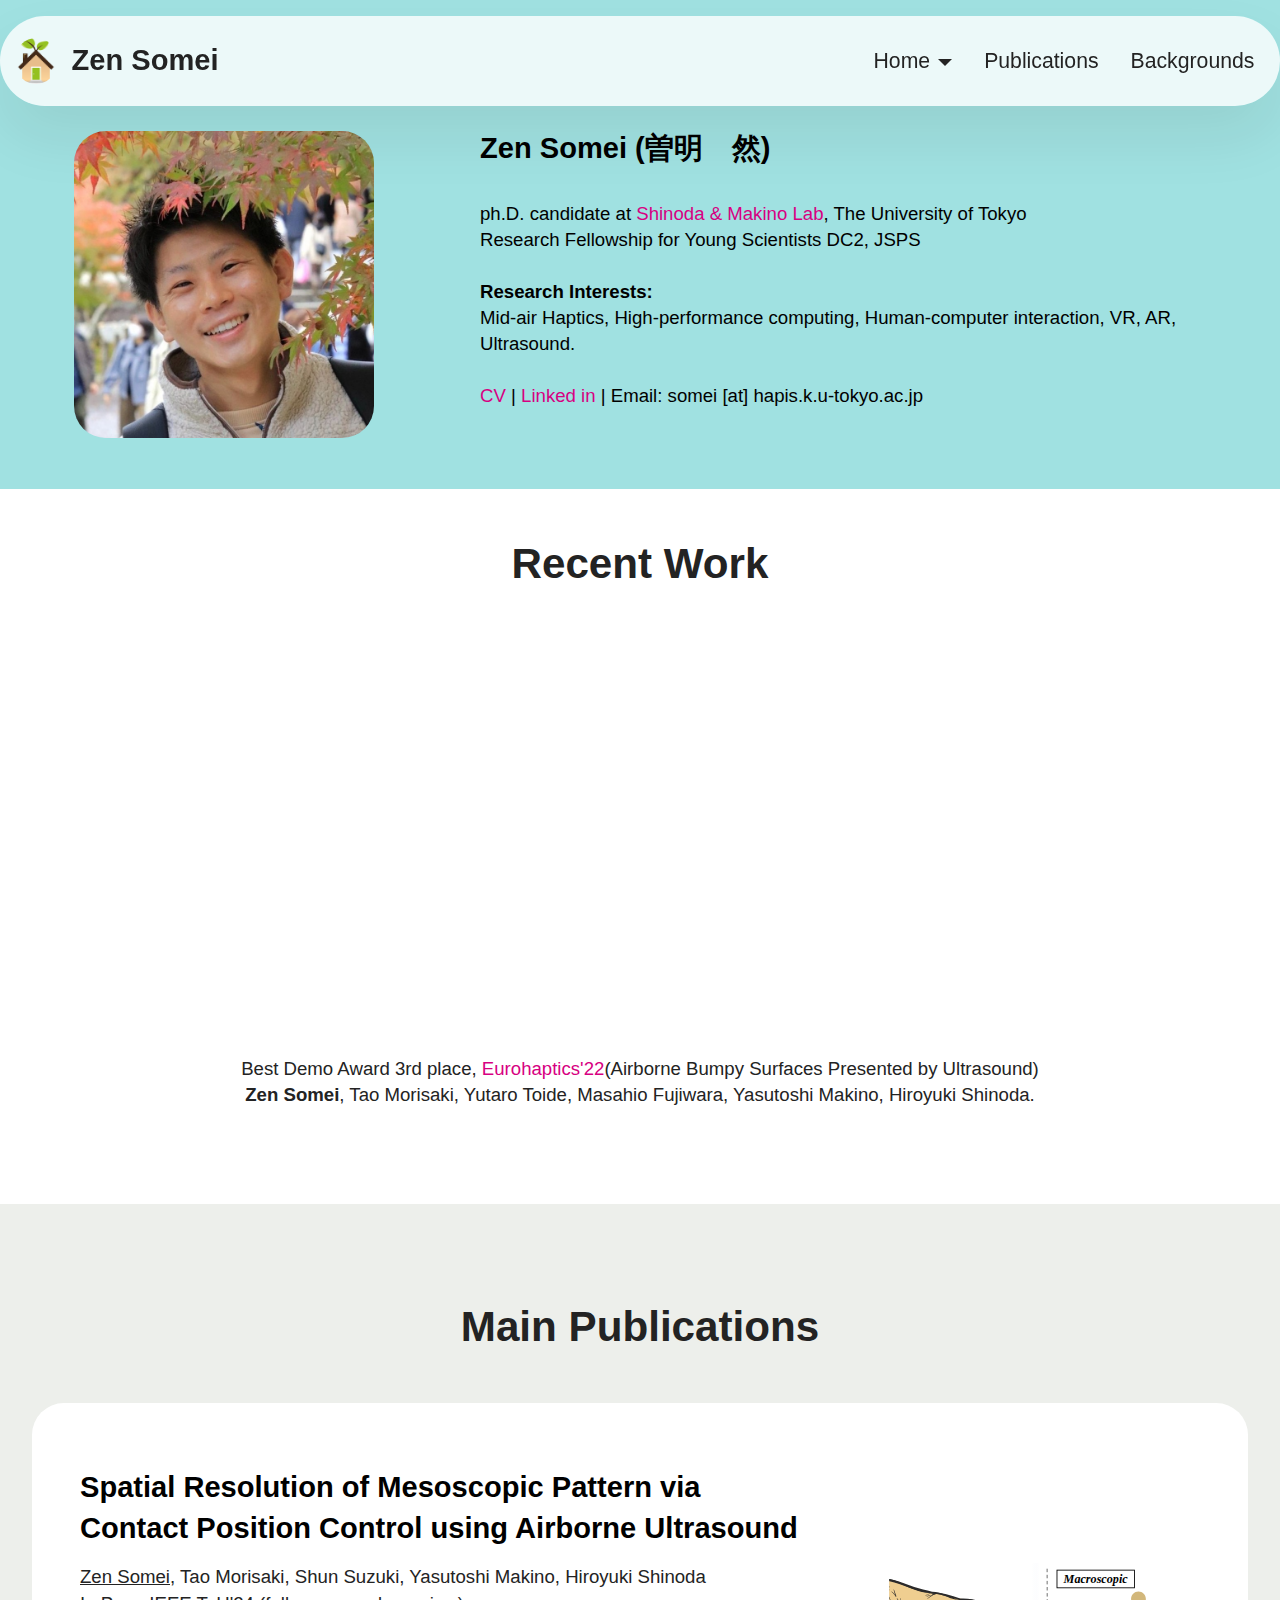
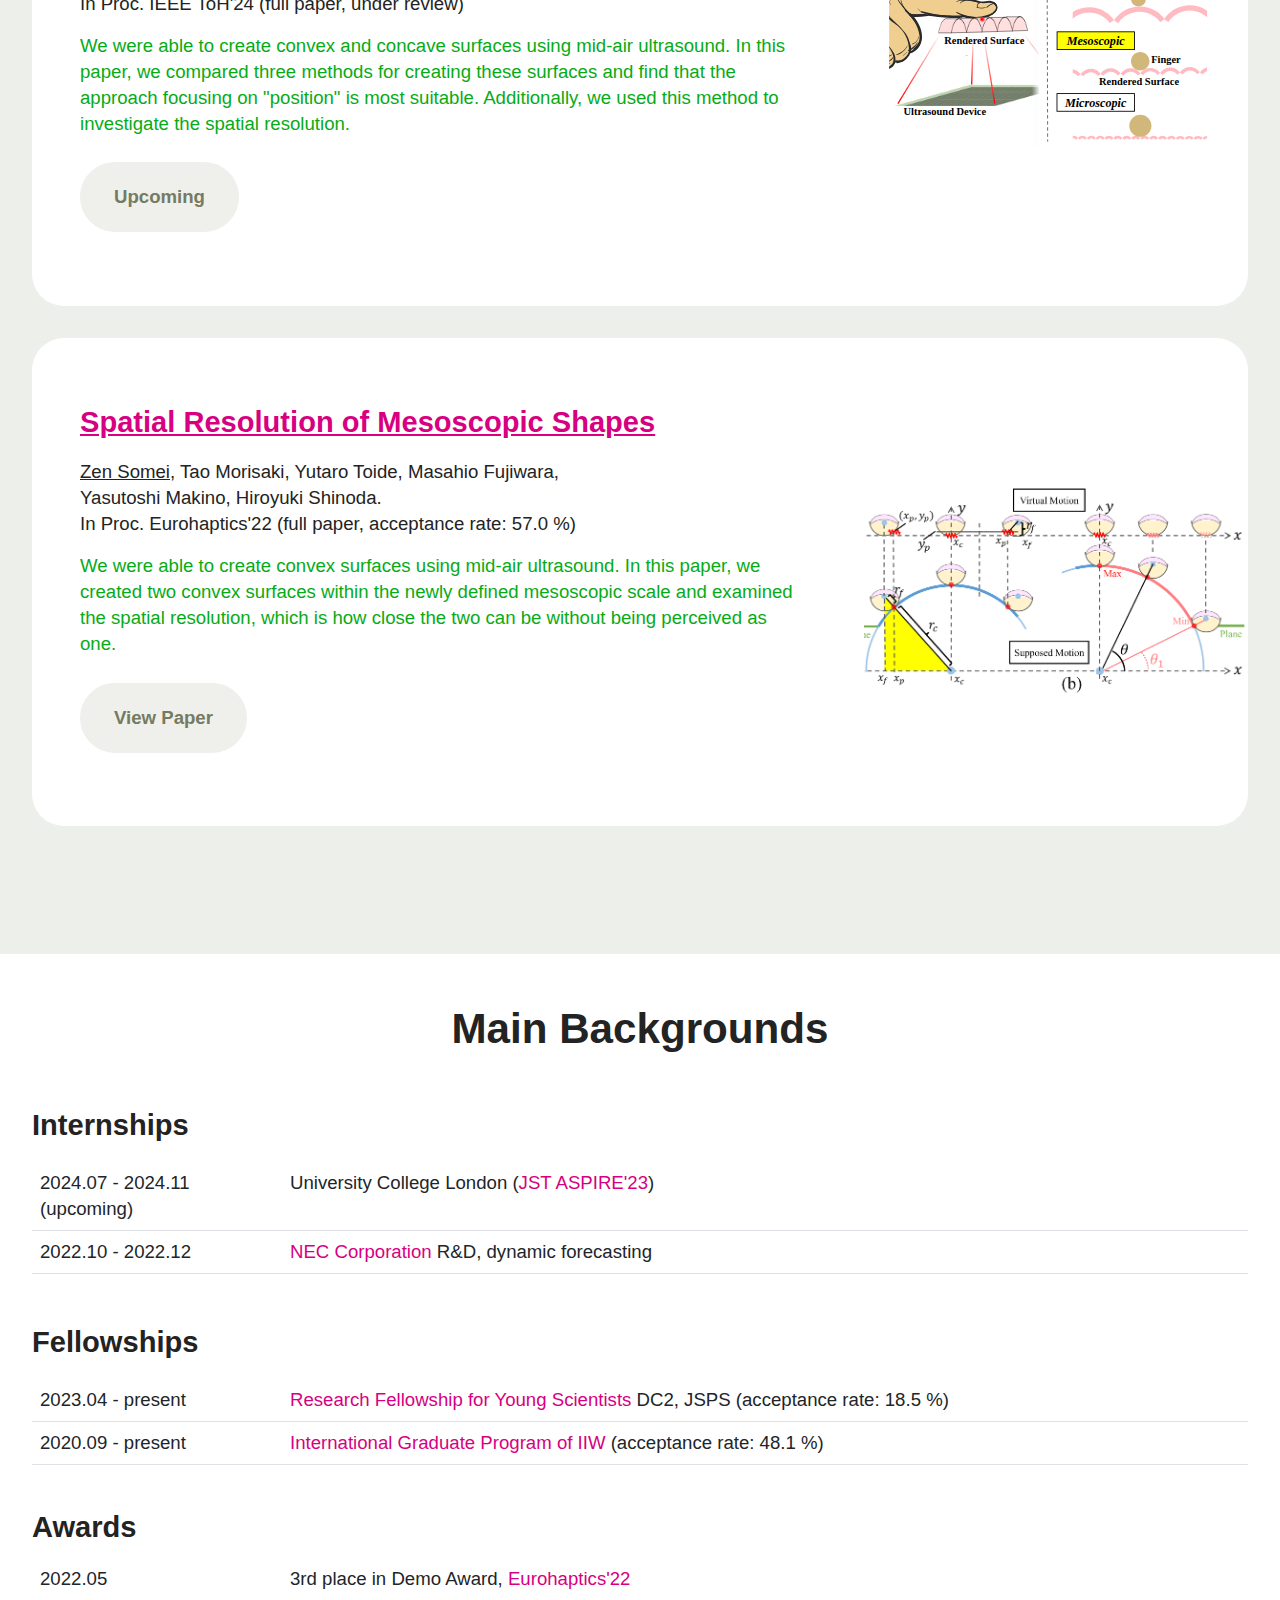
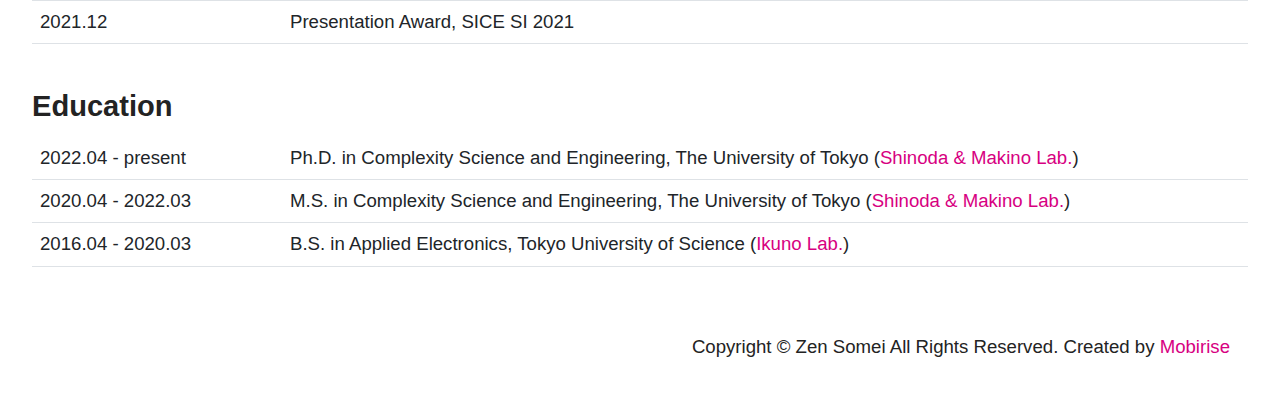
==== commit e2f14f33: "index-commit" ====
--- a/index.html
+++ b/index.html
@@ -33,11 +33,11 @@
 		<div class="container">
 			<div class="navbar-brand">
 				<span class="navbar-logo">
-					<a href="https://zensomei.github.io/web/index.htm">
+					<a href="https://zensomei.github.io/web/index.html">
 						<img src="assets/images/mbr-3.png" alt="Mobirise Website Builder" style="height: 2.9rem;">
 					</a>
 				</span>
-				<span class="navbar-caption-wrap"><a class="navbar-caption text-black display-5" href="https://zensomei.github.io/web/index.htm">Zen Somei</a></span>
+				<span class="navbar-caption-wrap"><a class="navbar-caption text-black display-5" href="https://zensomei.github.io/web/index.html">Zen Somei</a></span>
 			</div>
 			<button class="navbar-toggler" type="button" data-toggle="collapse" data-bs-toggle="collapse" data-target="#navbarSupportedContent" data-bs-target="#navbarSupportedContent" aria-controls="navbarNavAltMarkup" aria-expanded="false" aria-label="Toggle navigation">
 				<div class="hamburger">
@@ -49,9 +49,9 @@
 			</button>
 			<div class="collapse navbar-collapse" id="navbarSupportedContent">
 				<ul class="navbar-nav nav-dropdown nav-right" data-app-modern-menu="true"><li class="nav-item dropdown">
-						<a class="nav-link link text-black dropdown-toggle display-4" href="https://zensomei.github.io/web/index.htm" data-toggle="dropdown-submenu" data-bs-toggle="dropdown" data-bs-auto-close="outside" aria-expanded="false">Home</a><div class="dropdown-menu" aria-labelledby="dropdown-741"><a class="text-black dropdown-item text-primary display-4" href="index.html#video04-r">Recent Work</a><a class="text-black show dropdown-item text-primary display-4" href="index.html#news06-p">Main Publications</a><a class="text-black show dropdown-item text-primary display-4" href="index.html#features033-q">Main Backgrounds</a></div>
-					</li><li class="nav-item"><a class="nav-link link text-black display-4" href="https://zensomei.github.io/web/index.htm">Publications</a></li><li class="nav-item">
-						<a class="nav-link link text-black display-4" href="https://zensomei.github.io/web/index.htm" aria-expanded="false">Backgrounds</a>
+						<a class="nav-link link text-black dropdown-toggle display-4" href="https://zensomei.github.io/web/index.html" data-toggle="dropdown-submenu" data-bs-toggle="dropdown" data-bs-auto-close="outside" aria-expanded="false">Home</a><div class="dropdown-menu" aria-labelledby="dropdown-741"><a class="text-black dropdown-item text-primary display-4" href="index.html#video04-r">Recent Work</a><a class="text-black show dropdown-item text-primary display-4" href="index.html#news06-p">Main Publications</a><a class="text-black show dropdown-item text-primary display-4" href="index.html#features033-q">Main Backgrounds</a></div>
+					</li><li class="nav-item"><a class="nav-link link text-black display-4" href="https://zensomei.github.io/web/index.html">Publications</a></li><li class="nav-item">
+						<a class="nav-link link text-black display-4" href="https://zensomei.github.io/web/index.html" aria-expanded="false">Backgrounds</a>
 					</li></ul>
 				
 			</div>
@@ -93,8 +93,10 @@
         <div class="row justify-content-center">
             <div class="col-12 col-md-8 video-block">
                 <iframe width="500" height="400" src="https://www.youtube.com/embed/h4mIWzhCgyw" frameborder="0" allow="accelerometer; autoplay; clipboard-write; encrypted-media; gyroscope; picture-in-picture" allowfullscreen></iframe>
-                <p class="mbr-text mt-3 mbr-fonts-style display-7">
-                    Best Demo Award 3rd place, Eurohaptics 2022 (Airborne Bumpy Surfaces Presented by Ultrasound), <strong>Zen Somei</strong>, Tao Morisaki, Yutaro Toide, Masahio Fujiwara, Yasutoshi Makino, Hiroyuki Shinoda.</p>
+                <p class="mbr-text mt-3 mbr-fonts-style display-7" style="max-width: 100%; margin: auto;">
+					Best Demo Award 3rd place, <a href="https://www.eurohaptics2022.org/" class="text-primary" target="_blank">Eurohaptics'22</a>(Airborne Bumpy Surfaces Presented by Ultrasound)<br>
+					<strong>Zen Somei</strong>, Tao Morisaki, Yutaro Toide, Masahio Fujiwara, Yasutoshi Makino, Hiroyuki Shinoda.
+				</p>				
             </div>
         </div>
     </div>
@@ -242,7 +244,7 @@
 									<tr>
 										<td class="date">2022.05</td>										  
         								<td>
-											3rd place in Demo Award, Eurohaptics'22
+											3rd place in Demo Award, <a href="https://www.eurohaptics2022.org/" class="text-primary" target="_blank">Eurohaptics'22</a>
 										</td>
 									</tr>
 									<tr>
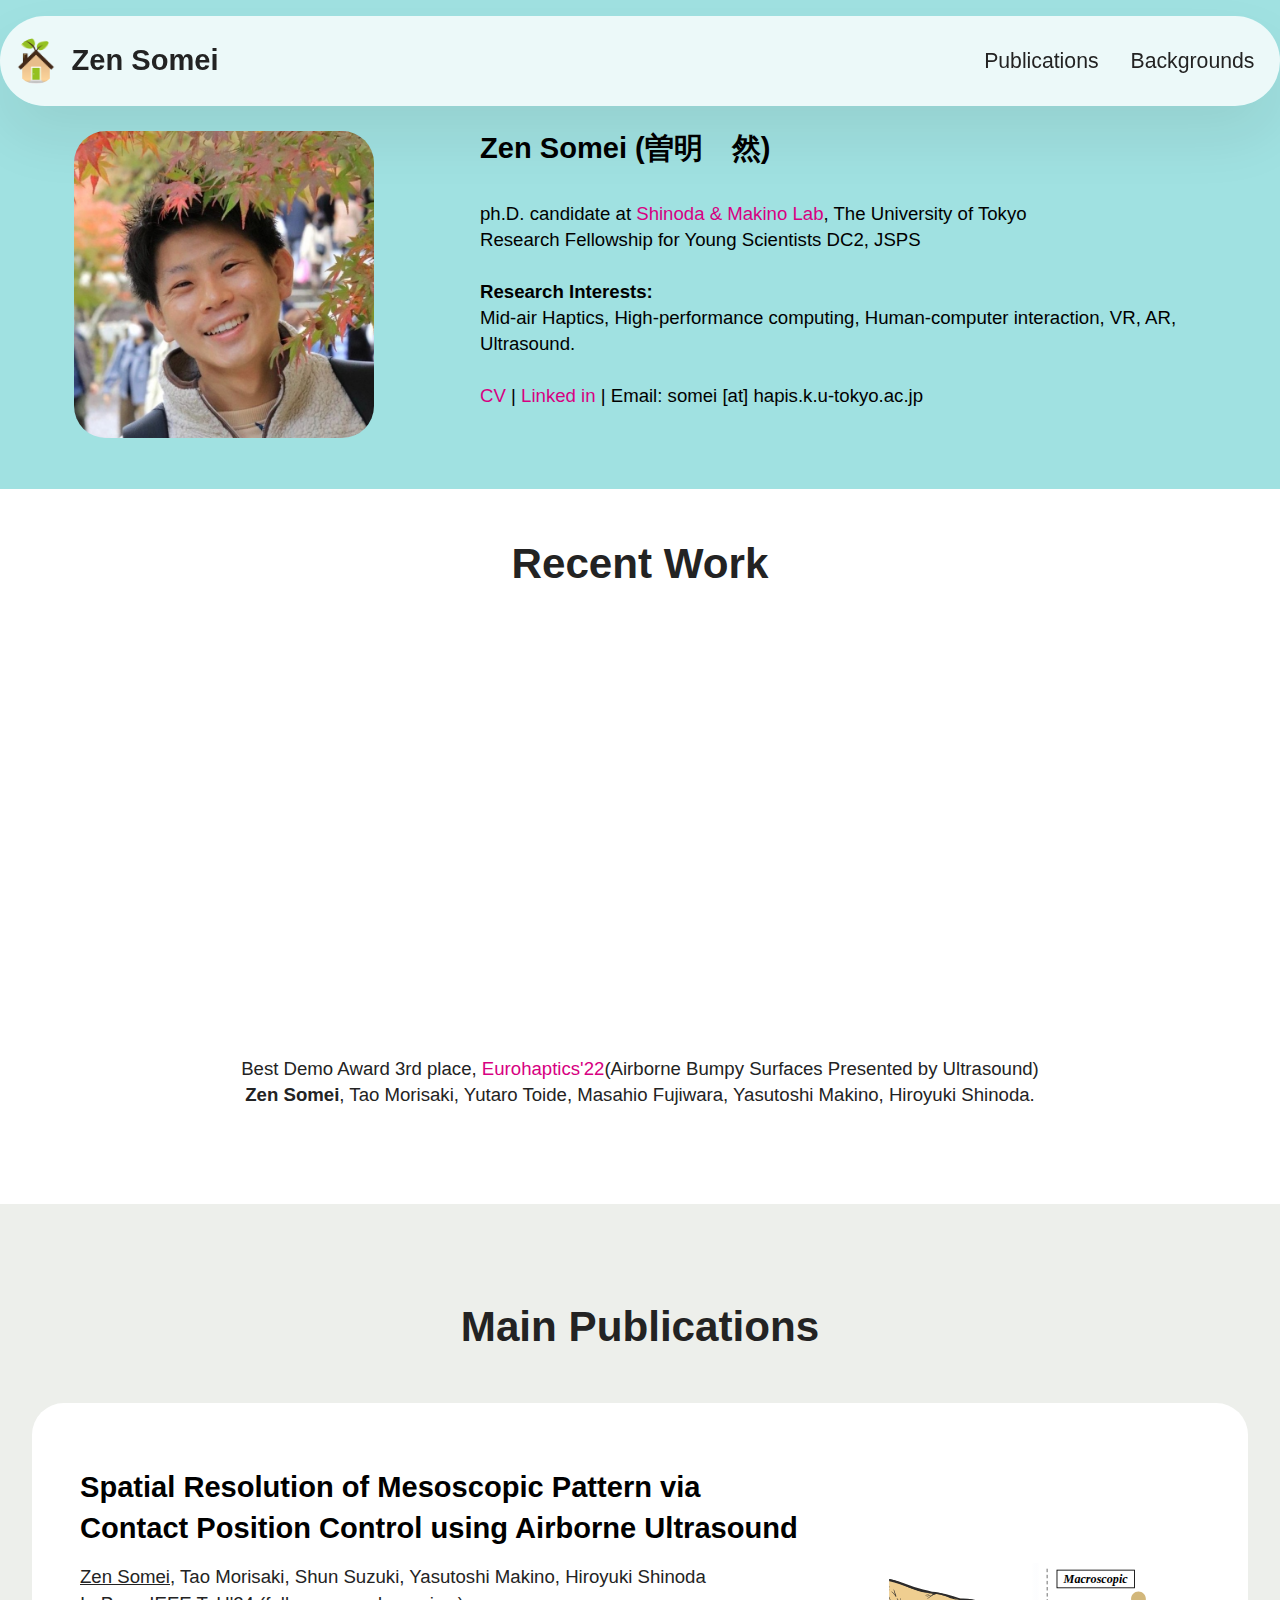
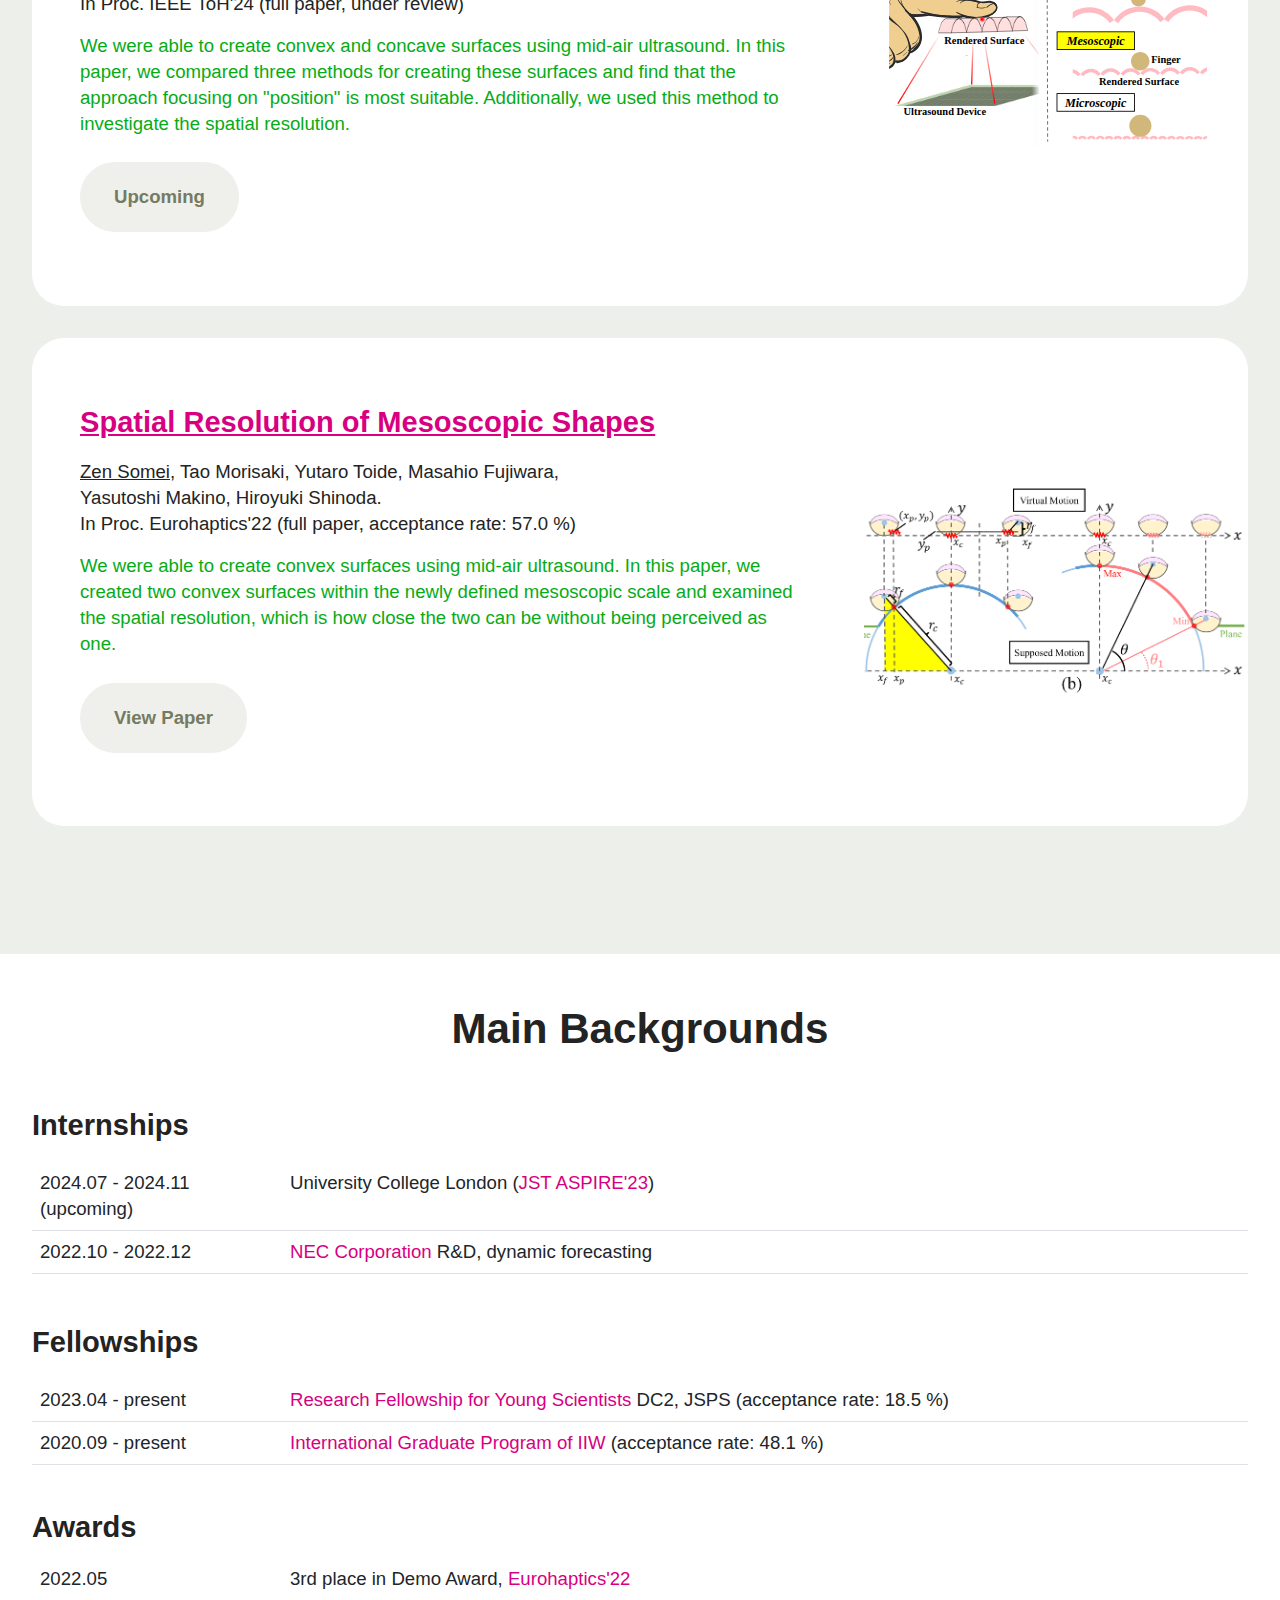
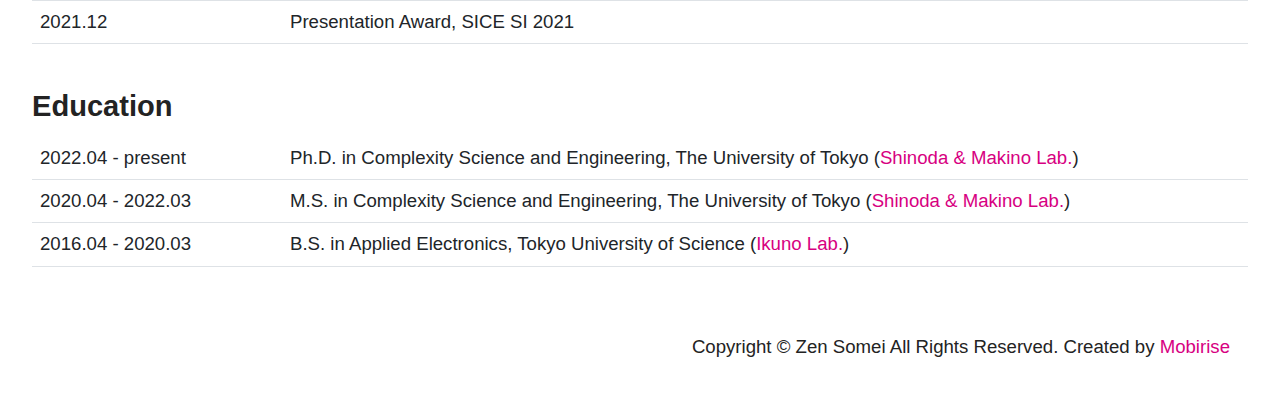
==== commit 441c9033: "index-commit" ====
--- a/index.html
+++ b/index.html
@@ -48,9 +48,13 @@
 				</div>
 			</button>
 			<div class="collapse navbar-collapse" id="navbarSupportedContent">
-				<ul class="navbar-nav nav-dropdown nav-right" data-app-modern-menu="true"><li class="nav-item dropdown">
+				<ul class="navbar-nav nav-dropdown nav-right" data-app-modern-menu="true">
+					<!--
+					<li class="nav-item dropdown">
 						<a class="nav-link link text-black dropdown-toggle display-4" href="https://zensomei.github.io/web/index.html" data-toggle="dropdown-submenu" data-bs-toggle="dropdown" data-bs-auto-close="outside" aria-expanded="false">Home</a><div class="dropdown-menu" aria-labelledby="dropdown-741"><a class="text-black dropdown-item text-primary display-4" href="index.html#video04-r">Recent Work</a><a class="text-black show dropdown-item text-primary display-4" href="index.html#news06-p">Main Publications</a><a class="text-black show dropdown-item text-primary display-4" href="index.html#features033-q">Main Backgrounds</a></div>
-					</li><li class="nav-item"><a class="nav-link link text-black display-4" href="https://zensomei.github.io/web/index.html">Publications</a></li><li class="nav-item">
+					-->
+					</li><li class="nav-item">
+						<a class="nav-link link text-black display-4" href="https://zensomei.github.io/web/index.html">Publications</a></li><li class="nav-item">
 						<a class="nav-link link text-black display-4" href="https://zensomei.github.io/web/index.html" aria-expanded="false">Backgrounds</a>
 					</li></ul>
 				
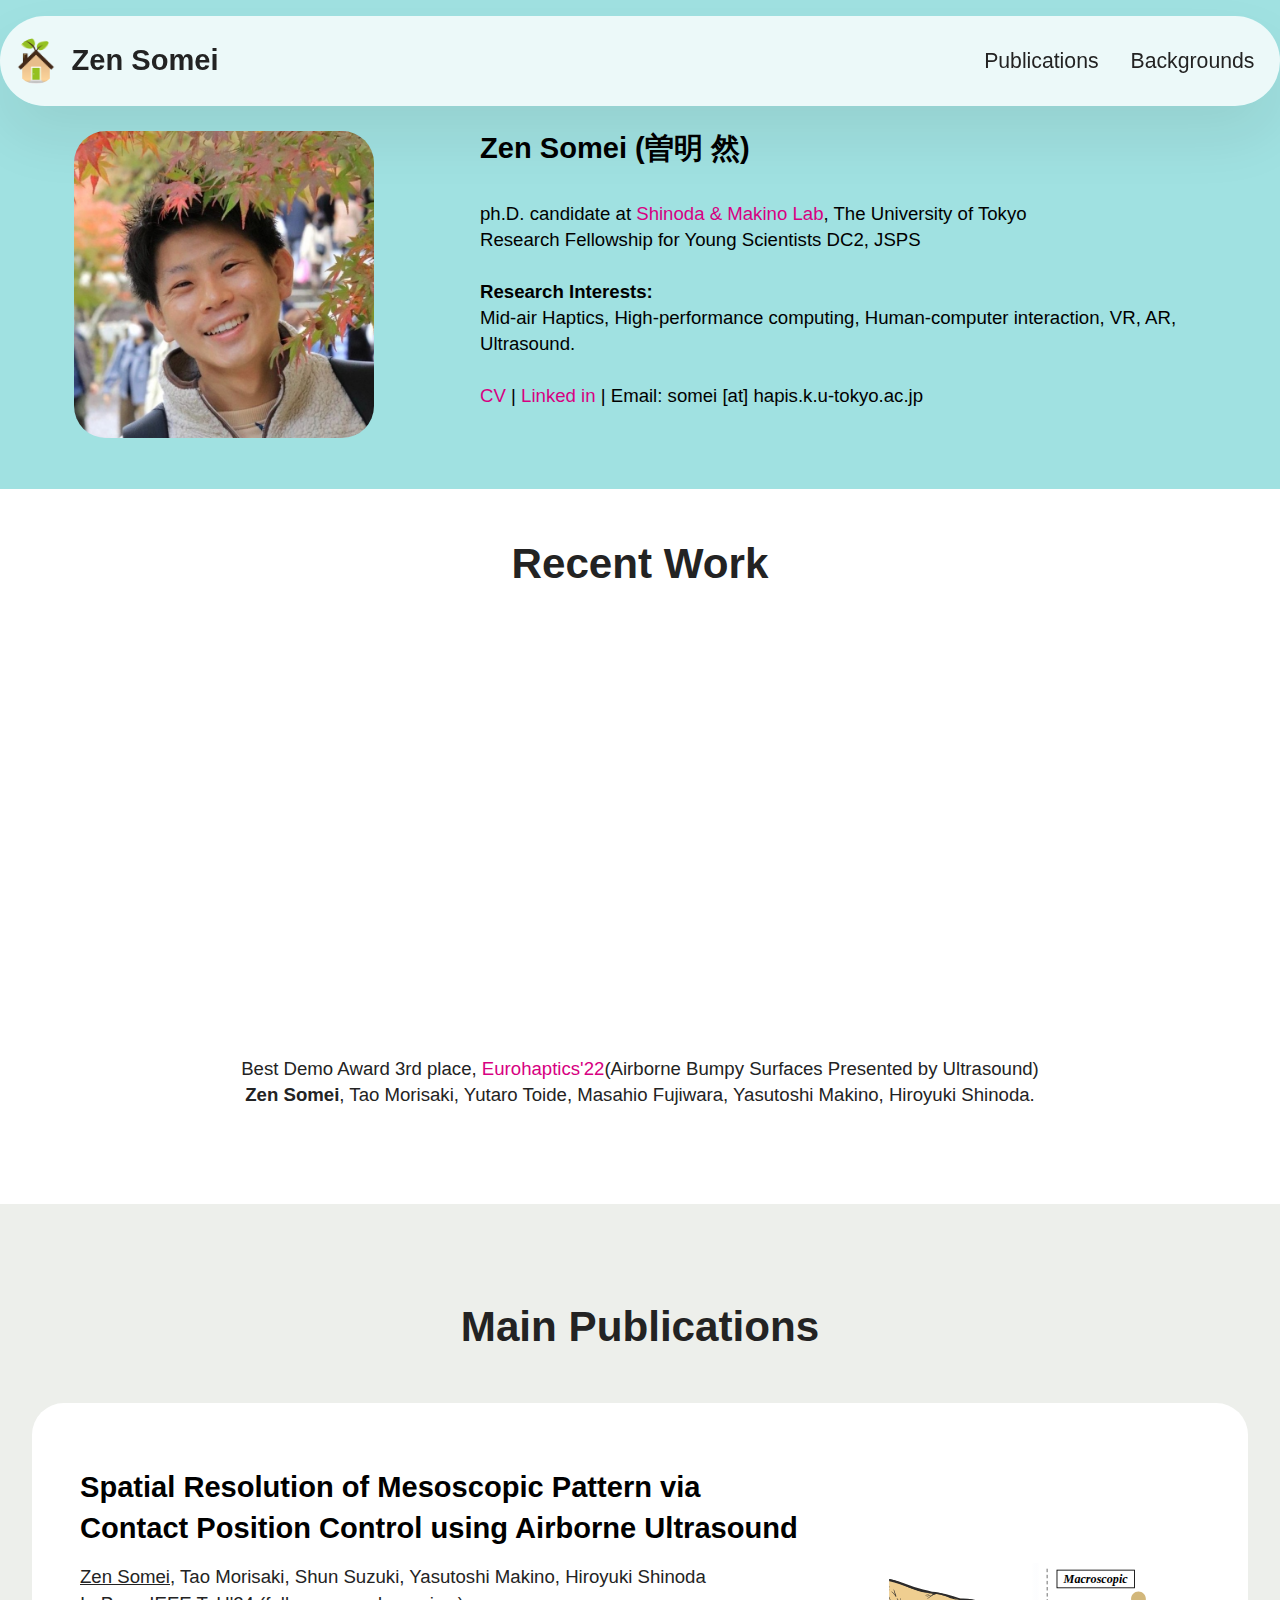
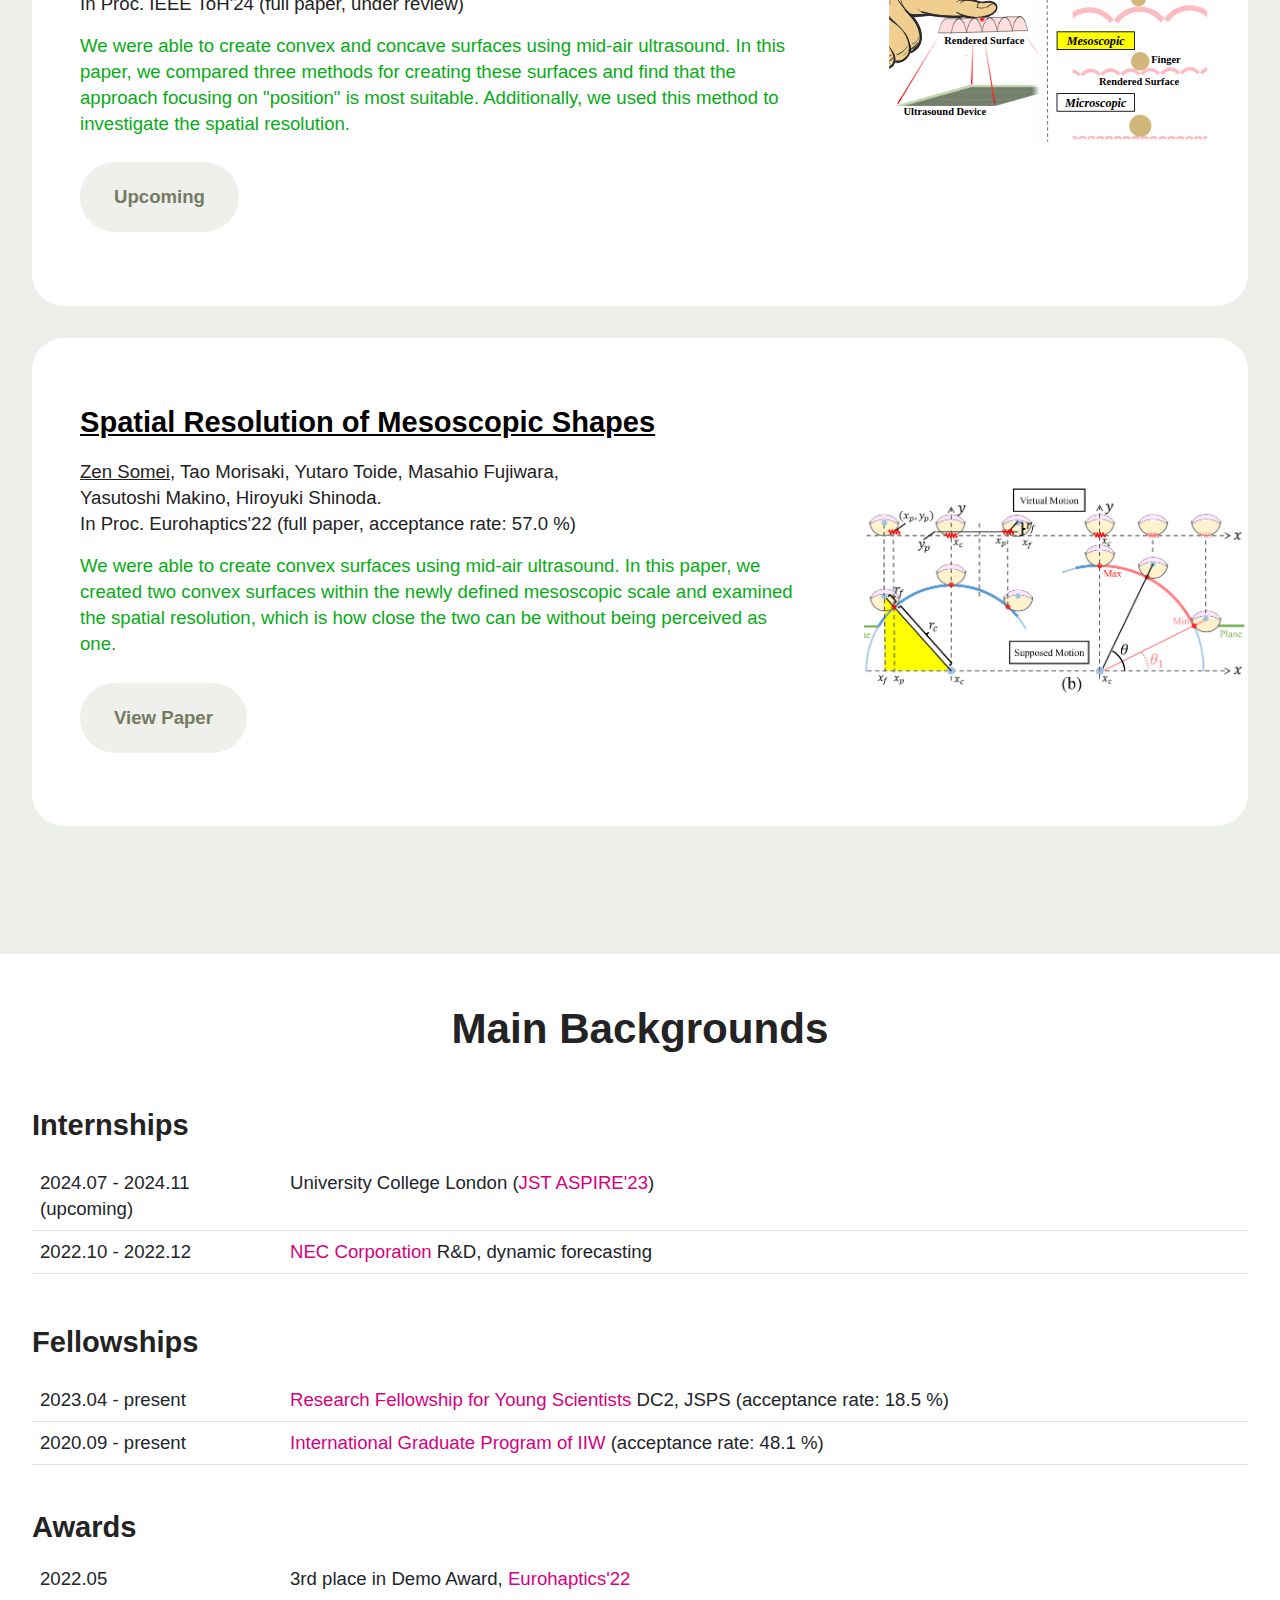
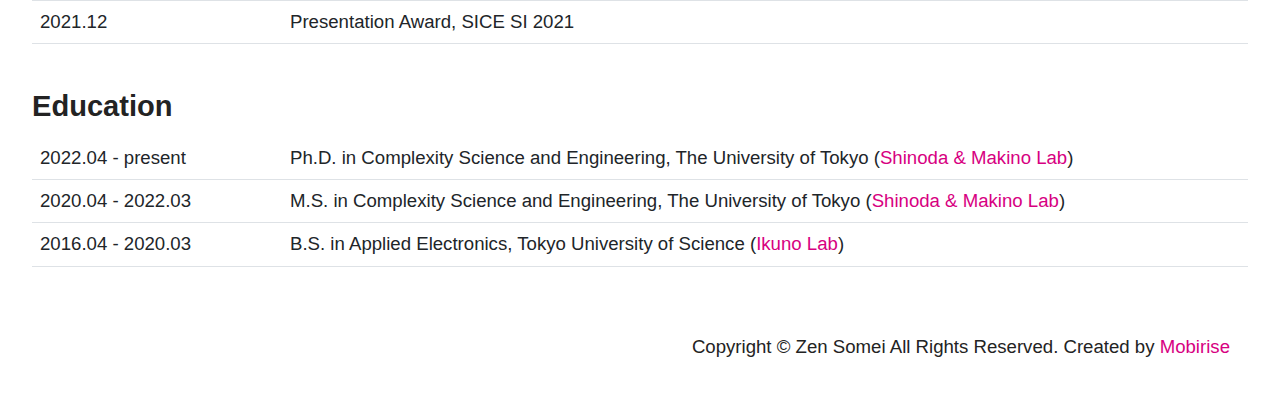
==== commit 951b96f0: "index-commit" ====
--- a/index.html
+++ b/index.html
@@ -56,8 +56,8 @@
 					</li><li class="nav-item">
 						<a class="nav-link link text-black display-4" href="https://zensomei.github.io/web/index.html">Publications</a></li><li class="nav-item">
 						<a class="nav-link link text-black display-4" href="https://zensomei.github.io/web/index.html" aria-expanded="false">Backgrounds</a>
-					</li></ul>
-				
+					</li>
+				</ul>
 			</div>
 		</div>
 	</nav>
@@ -76,7 +76,7 @@
 			</div>
 			<div class="col-12 col-md-12 col-lg">
 				<div class="text-wrapper align-left">
-					<h1 class="mbr-section-title mbr-fonts-style mb-4 display-5"><strong>Zen Somei (曽明　然)&nbsp;</strong></h1>
+					<h1 class="mbr-section-title mbr-fonts-style mb-4 display-5"><strong>Zen Somei (曽明 然)&nbsp;</strong></h1>
 					<p class="mbr-text mbr-fonts-style mb-4 display-7">ph.D. candidate at <a href="https://hapislab.org/en/" class="text-primary" target="_blank">Shinoda &amp; Makino Lab</a>, The University of Tokyo<br>Research Fellowship for Young Scientists DC2, JSPS<br><br><strong>Research Interests:</strong>&nbsp;<br>Mid-air Haptics, High-performance computing, Human-computer interaction, VR, AR, Ultrasound.<u><br></u><br><a href="https://zensomei.github.io/web/documents/CV_Somei.pdf" class="text-primary" target="_blank" style="">CV</a>&nbsp;| <a href="https://www.linkedin.com/in/zen-somei/" class="text-primary" target="_blank" style="">Linked in</a> | Email:&nbsp;somei [at] hapis.k.u-tokyo.ac.jp</p>
 					
 				</div>
@@ -149,7 +149,10 @@
             </div>
             <div class="col-12 col-lg col-md-12">
               <div class="text-wrapper align-left">
-                <h5 class="mbr-section-title mbr-fonts-style mb-3 display-5"><a href="https://link.springer.com/chapter/10.1007/978-3-031-06249-0_28" class="text-success text-primary" target="_blank"><strong><u>Spatial Resolution of Mesoscopic Shapes</u></strong></a></h5>
+                <h5 class="mbr-section-title mbr-fonts-style mb-3 display-5">
+					<a href="https://link.springer.com/chapter/10.1007/978-3-031-06249-0_28" style="color: black !important;" target="_blank"><strong><u>Spatial Resolution of Mesoscopic Shapes</u></strong></a>
+
+				</h5>
                 <p class="price mbr-fonts-style mb-3 display-7"><u>Zen Somei</u>, Tao Morisaki, Yutaro Toide, Masahio Fujiwara,
 <br>Yasutoshi Makino, Hiroyuki Shinoda.<br>In Proc. Eurohaptics'22 (full paper, acceptance rate: 57.0 %)<br></p>
                 <p class="mbr-text mbr-fonts-style mb-3 display-7">
@@ -273,19 +276,19 @@
 									<tr>
 										<td class="date">2022.04 - present</td>										  
         								<td>
-											Ph.D. in Complexity Science and Engineering, The University of Tokyo (<a href="https://hapislab.org/en/" class="text-primary" target="_blank">Shinoda &amp; Makino Lab.</a>)
+											Ph.D. in Complexity Science and Engineering, The University of Tokyo (<a href="https://hapislab.org/en/" class="text-primary" target="_blank">Shinoda &amp; Makino Lab</a>)
 										</td>
 									</tr>
 									<tr>
 										<td class="date">2020.04 - 2022.03</td>
         								<td>
-											M.S. in Complexity Science and Engineering, The University of Tokyo (<a href="https://hapislab.org/en/" class="text-primary" target="_blank">Shinoda &amp; Makino Lab.</a>)
+											M.S. in Complexity Science and Engineering, The University of Tokyo (<a href="https://hapislab.org/en/" class="text-primary" target="_blank">Shinoda &amp; Makino Lab</a>)
 										</td>
 									</tr>
 									<tr>
 										<td class="date">2016.04 - 2020.03</td>
         								<td>
-											B.S. in Applied Electronics, Tokyo University of Science (<a href="https://www.rs.tus.ac.jp/tikuno/" class="text-primary" target="_blank">Ikuno Lab.</a>)
+											B.S. in Applied Electronics, Tokyo University of Science (<a href="https://www.rs.tus.ac.jp/tikuno/" class="text-primary" target="_blank">Ikuno Lab</a>)
 										</td>
 									</tr>
 								</tbody>
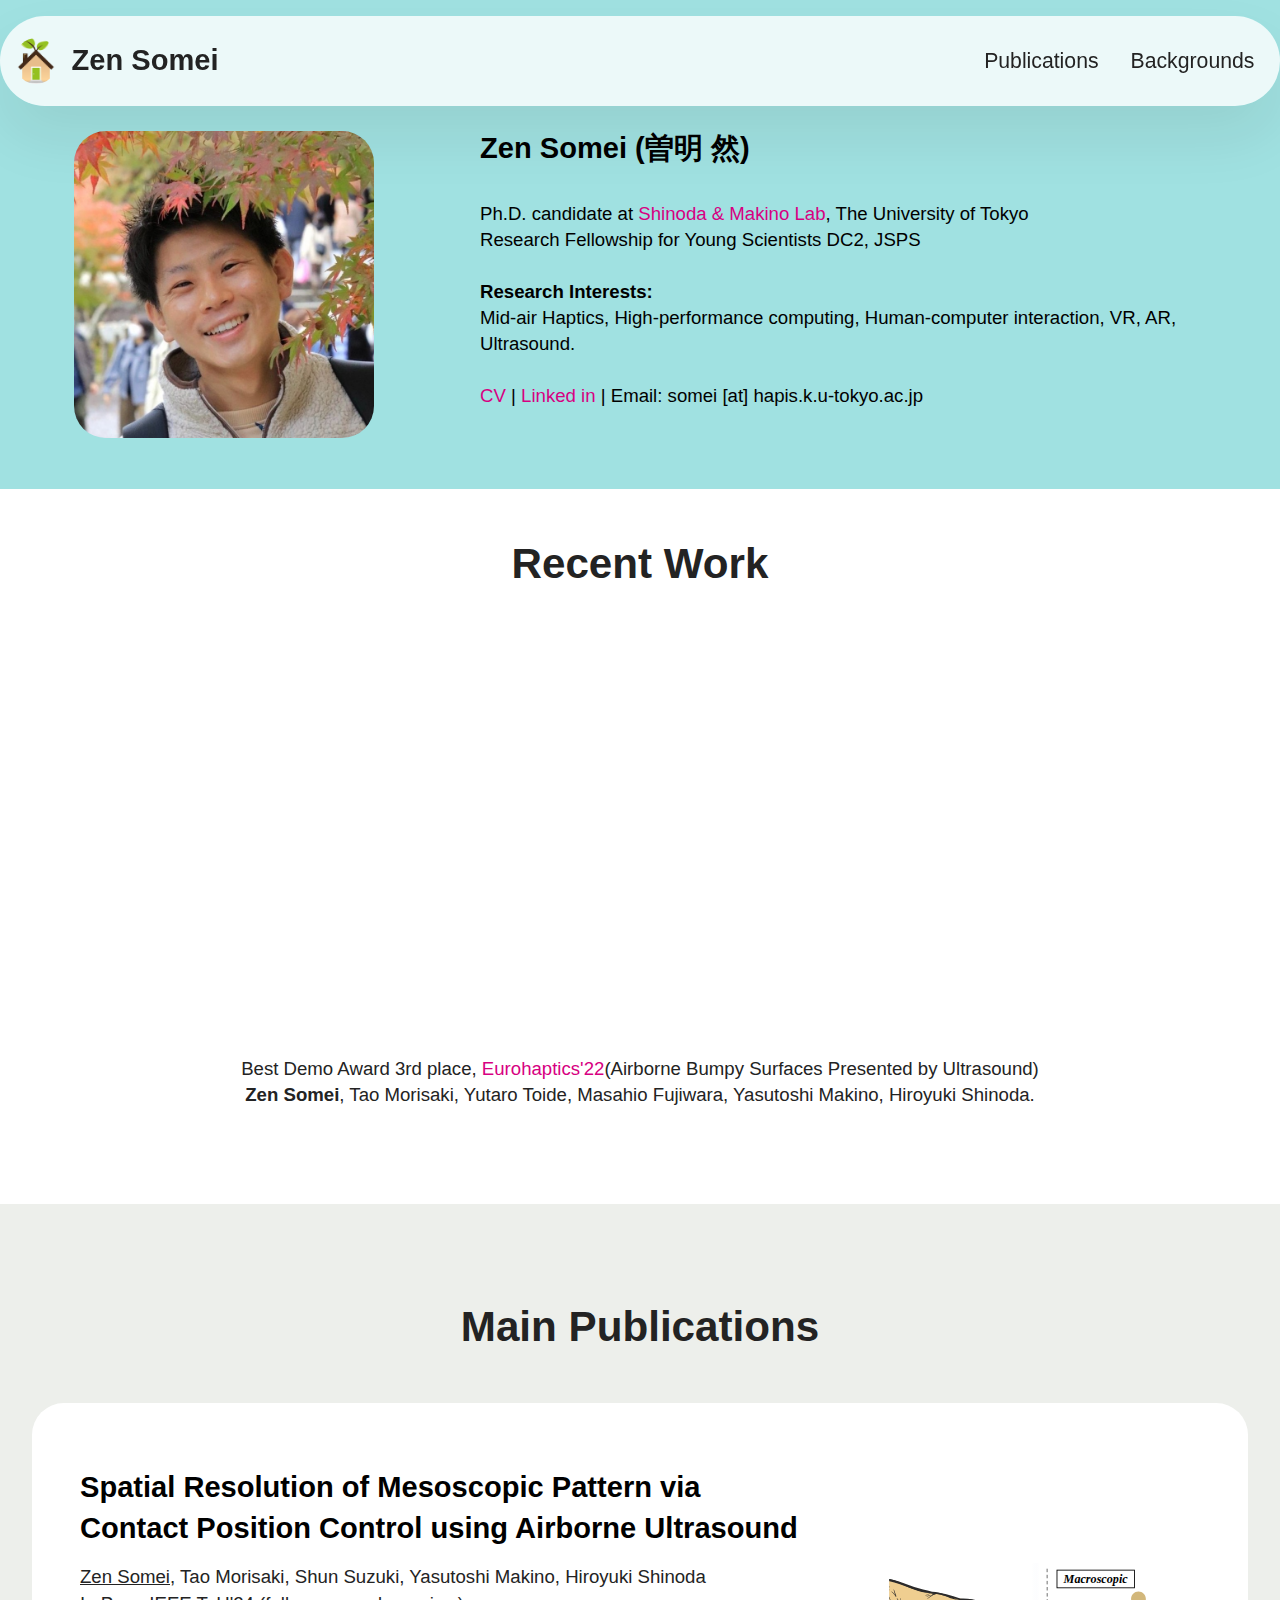
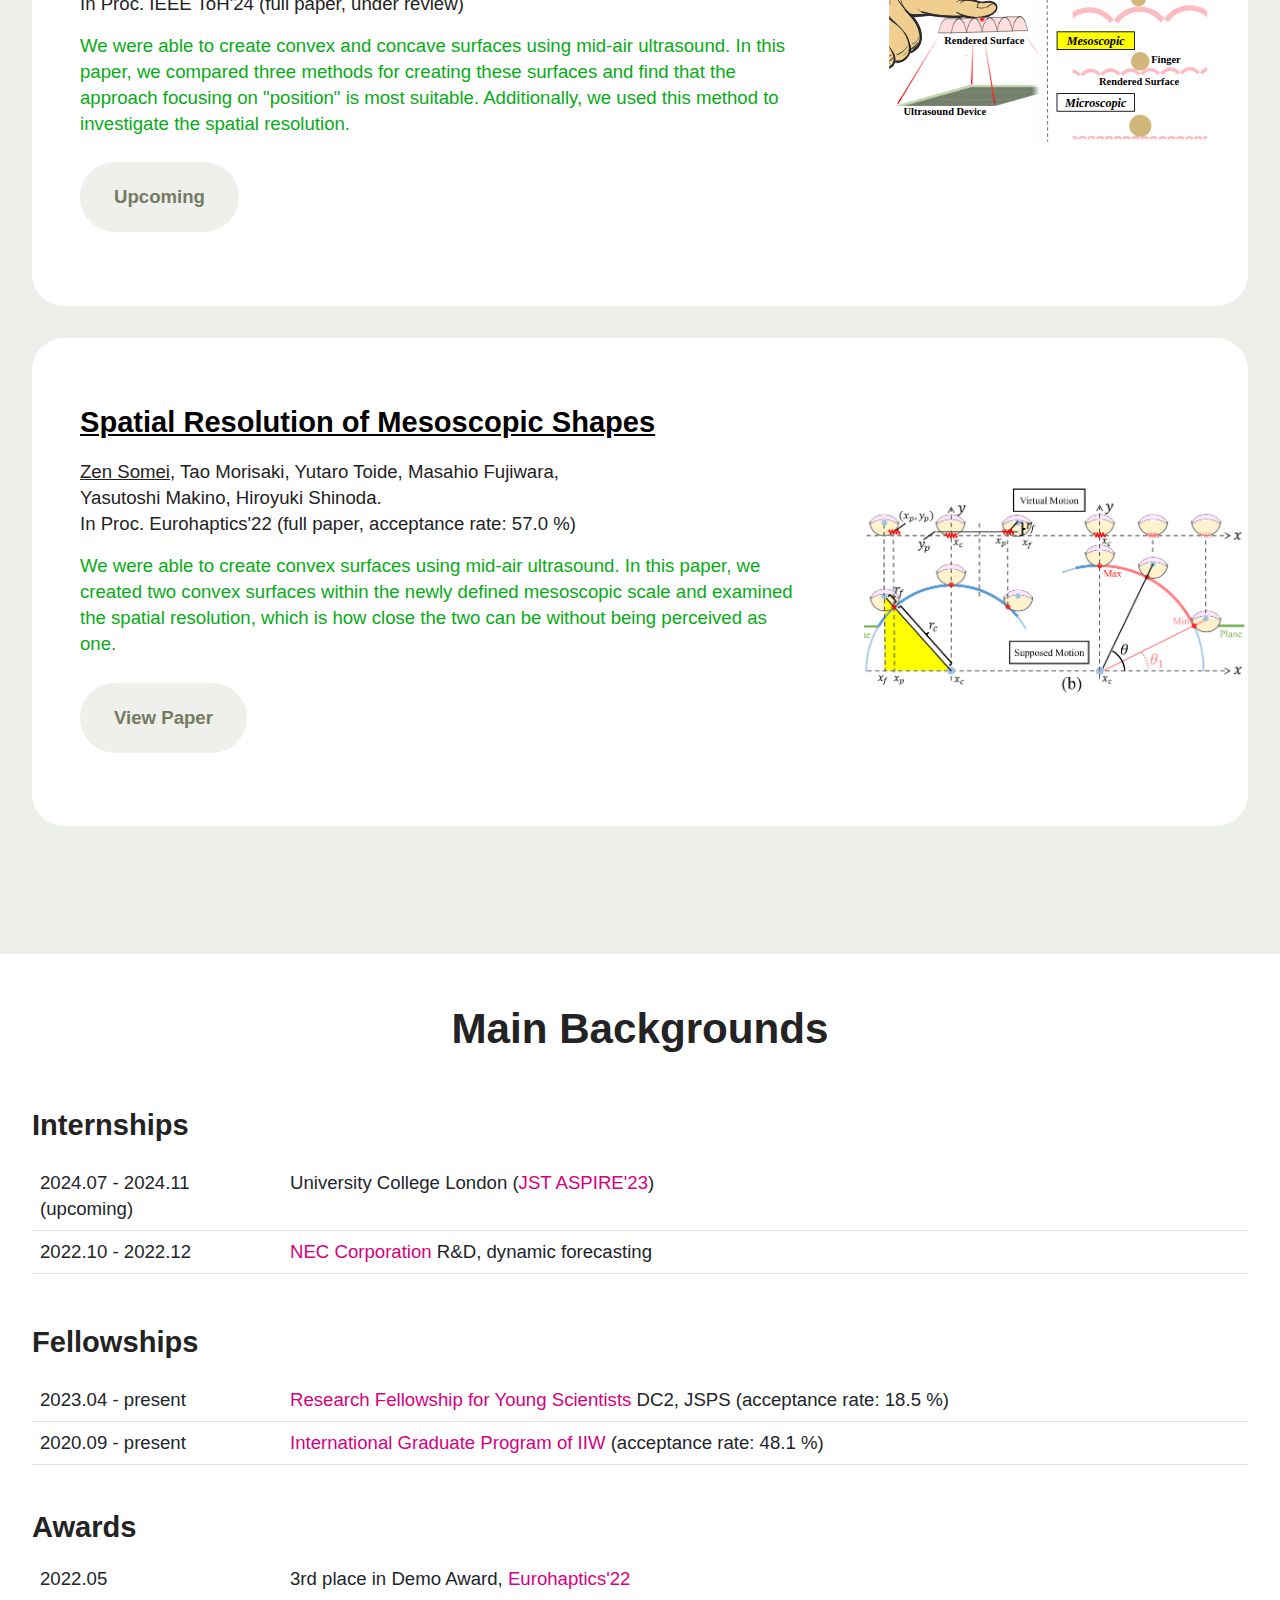
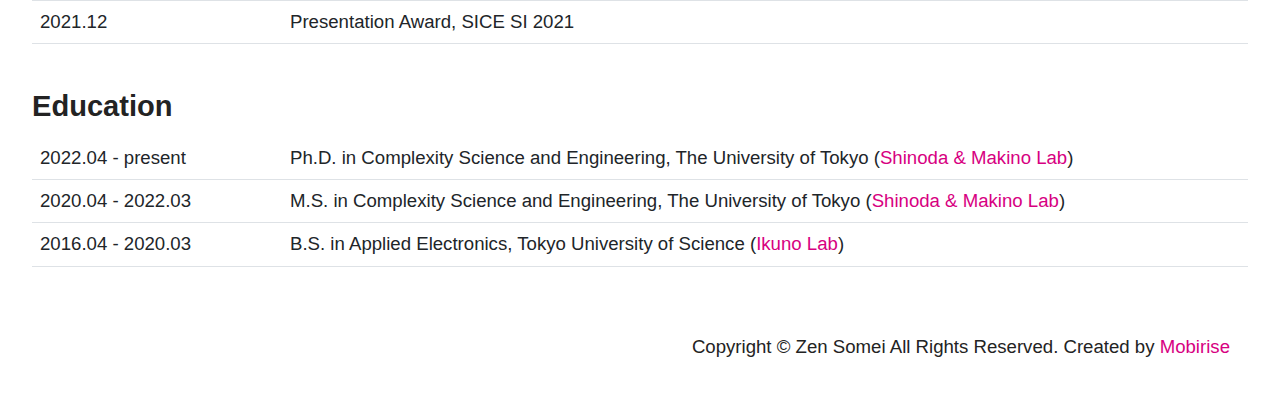
==== commit ccd642c3: "index-commit" ====
--- a/index.html
+++ b/index.html
@@ -77,7 +77,7 @@
 			<div class="col-12 col-md-12 col-lg">
 				<div class="text-wrapper align-left">
 					<h1 class="mbr-section-title mbr-fonts-style mb-4 display-5"><strong>Zen Somei (曽明 然)&nbsp;</strong></h1>
-					<p class="mbr-text mbr-fonts-style mb-4 display-7">ph.D. candidate at <a href="https://hapislab.org/en/" class="text-primary" target="_blank">Shinoda &amp; Makino Lab</a>, The University of Tokyo<br>Research Fellowship for Young Scientists DC2, JSPS<br><br><strong>Research Interests:</strong>&nbsp;<br>Mid-air Haptics, High-performance computing, Human-computer interaction, VR, AR, Ultrasound.<u><br></u><br><a href="https://zensomei.github.io/web/documents/CV_Somei.pdf" class="text-primary" target="_blank" style="">CV</a>&nbsp;| <a href="https://www.linkedin.com/in/zen-somei/" class="text-primary" target="_blank" style="">Linked in</a> | Email:&nbsp;somei [at] hapis.k.u-tokyo.ac.jp</p>
+					<p class="mbr-text mbr-fonts-style mb-4 display-7">Ph.D. candidate at <a href="https://hapislab.org/en/" class="text-primary" target="_blank">Shinoda &amp; Makino Lab</a>, The University of Tokyo<br>Research Fellowship for Young Scientists DC2, JSPS<br><br><strong>Research Interests:</strong>&nbsp;<br>Mid-air Haptics, High-performance computing, Human-computer interaction, VR, AR, Ultrasound.<u><br></u><br><a href="https://zensomei.github.io/web/documents/CV_Somei.pdf" class="text-primary" target="_blank" style="">CV</a>&nbsp;| <a href="https://www.linkedin.com/in/zen-somei/" class="text-primary" target="_blank" style="">Linked in</a> | Email:&nbsp;somei [at] hapis.k.u-tokyo.ac.jp</p>
 					
 				</div>
 			</div>
